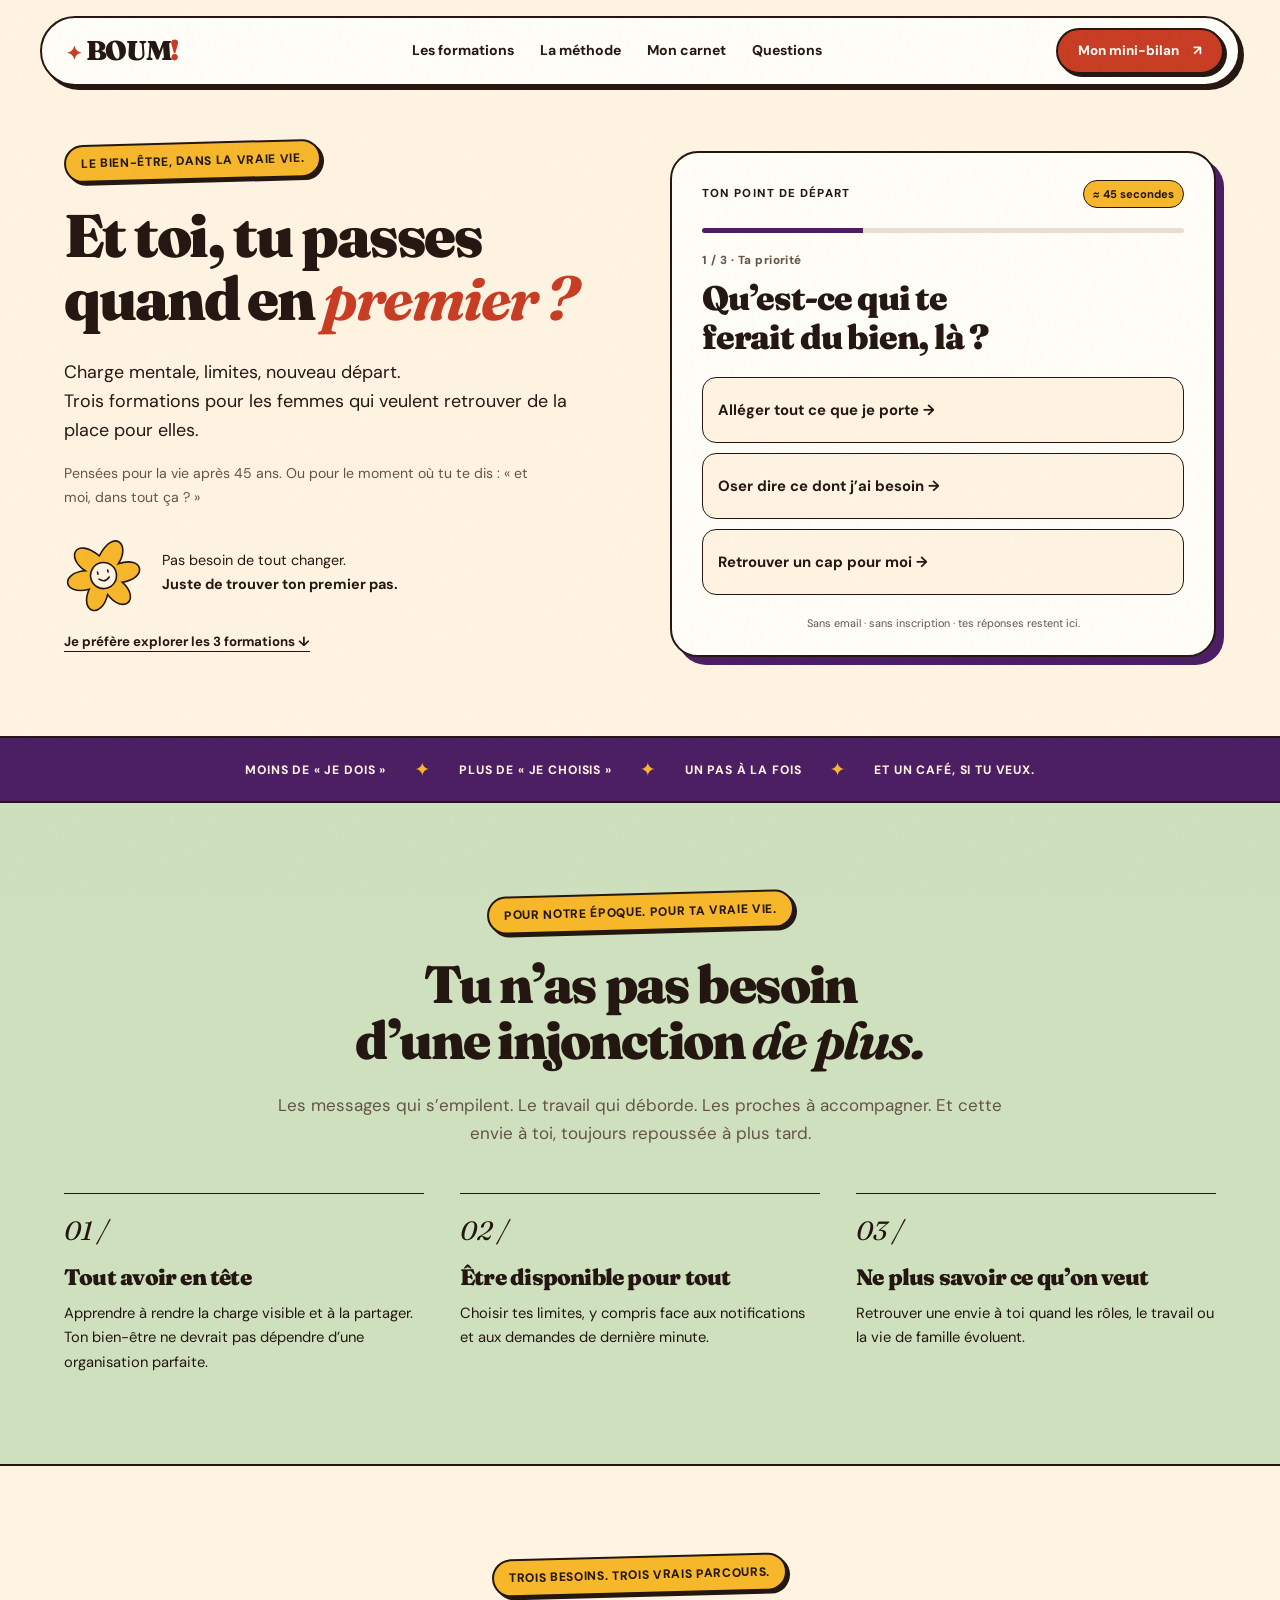
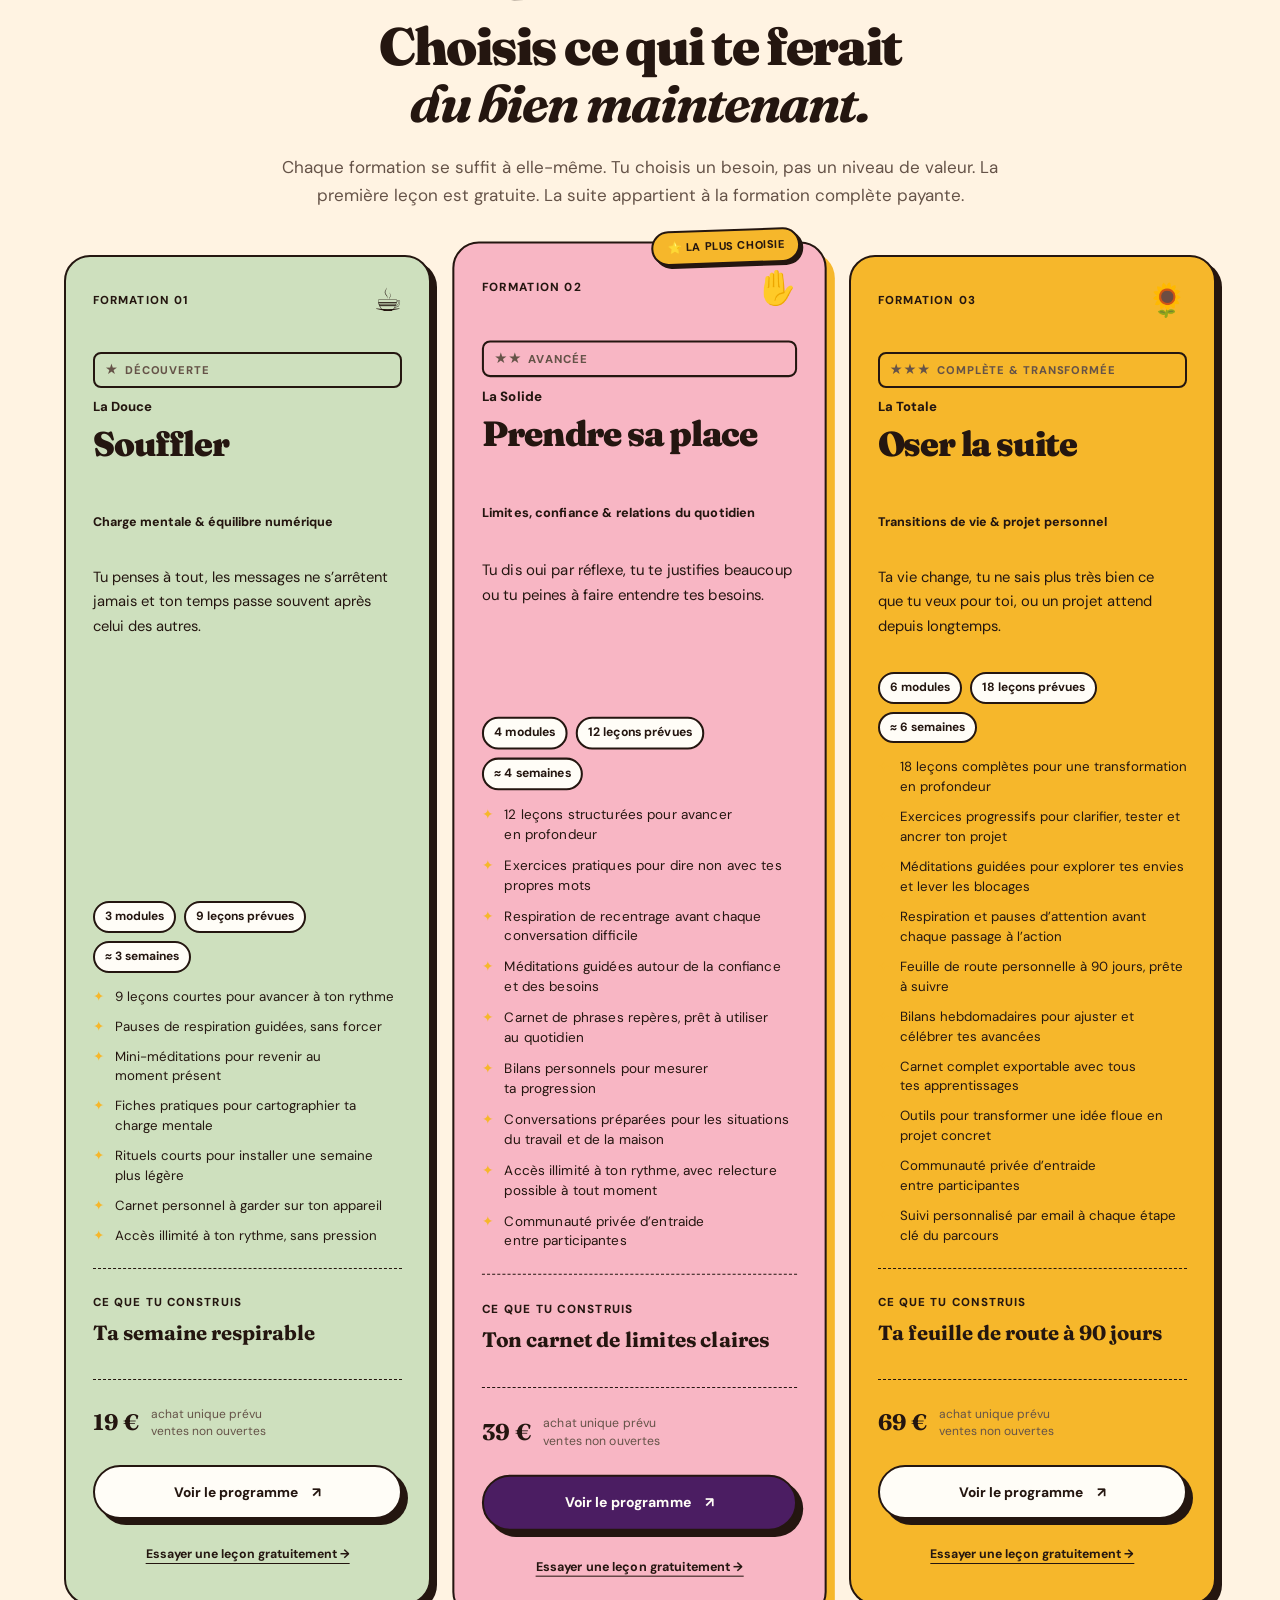
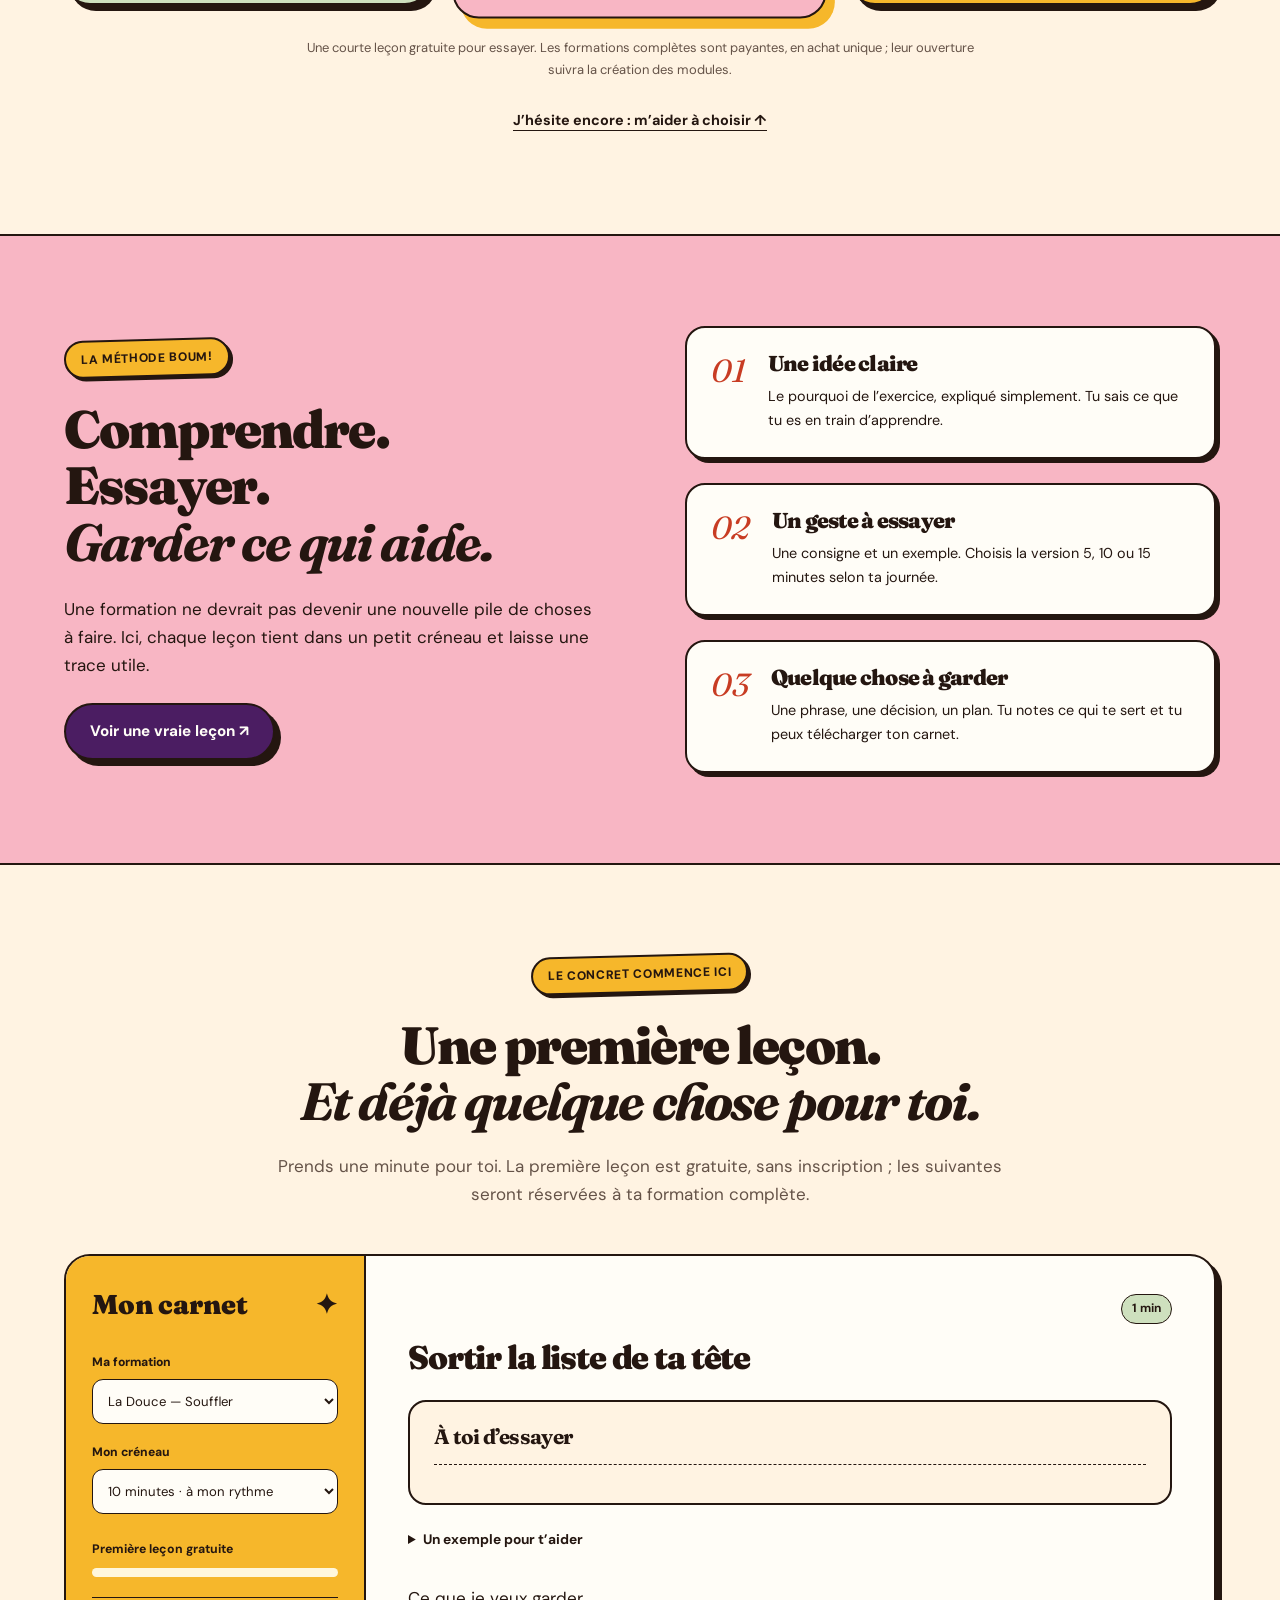
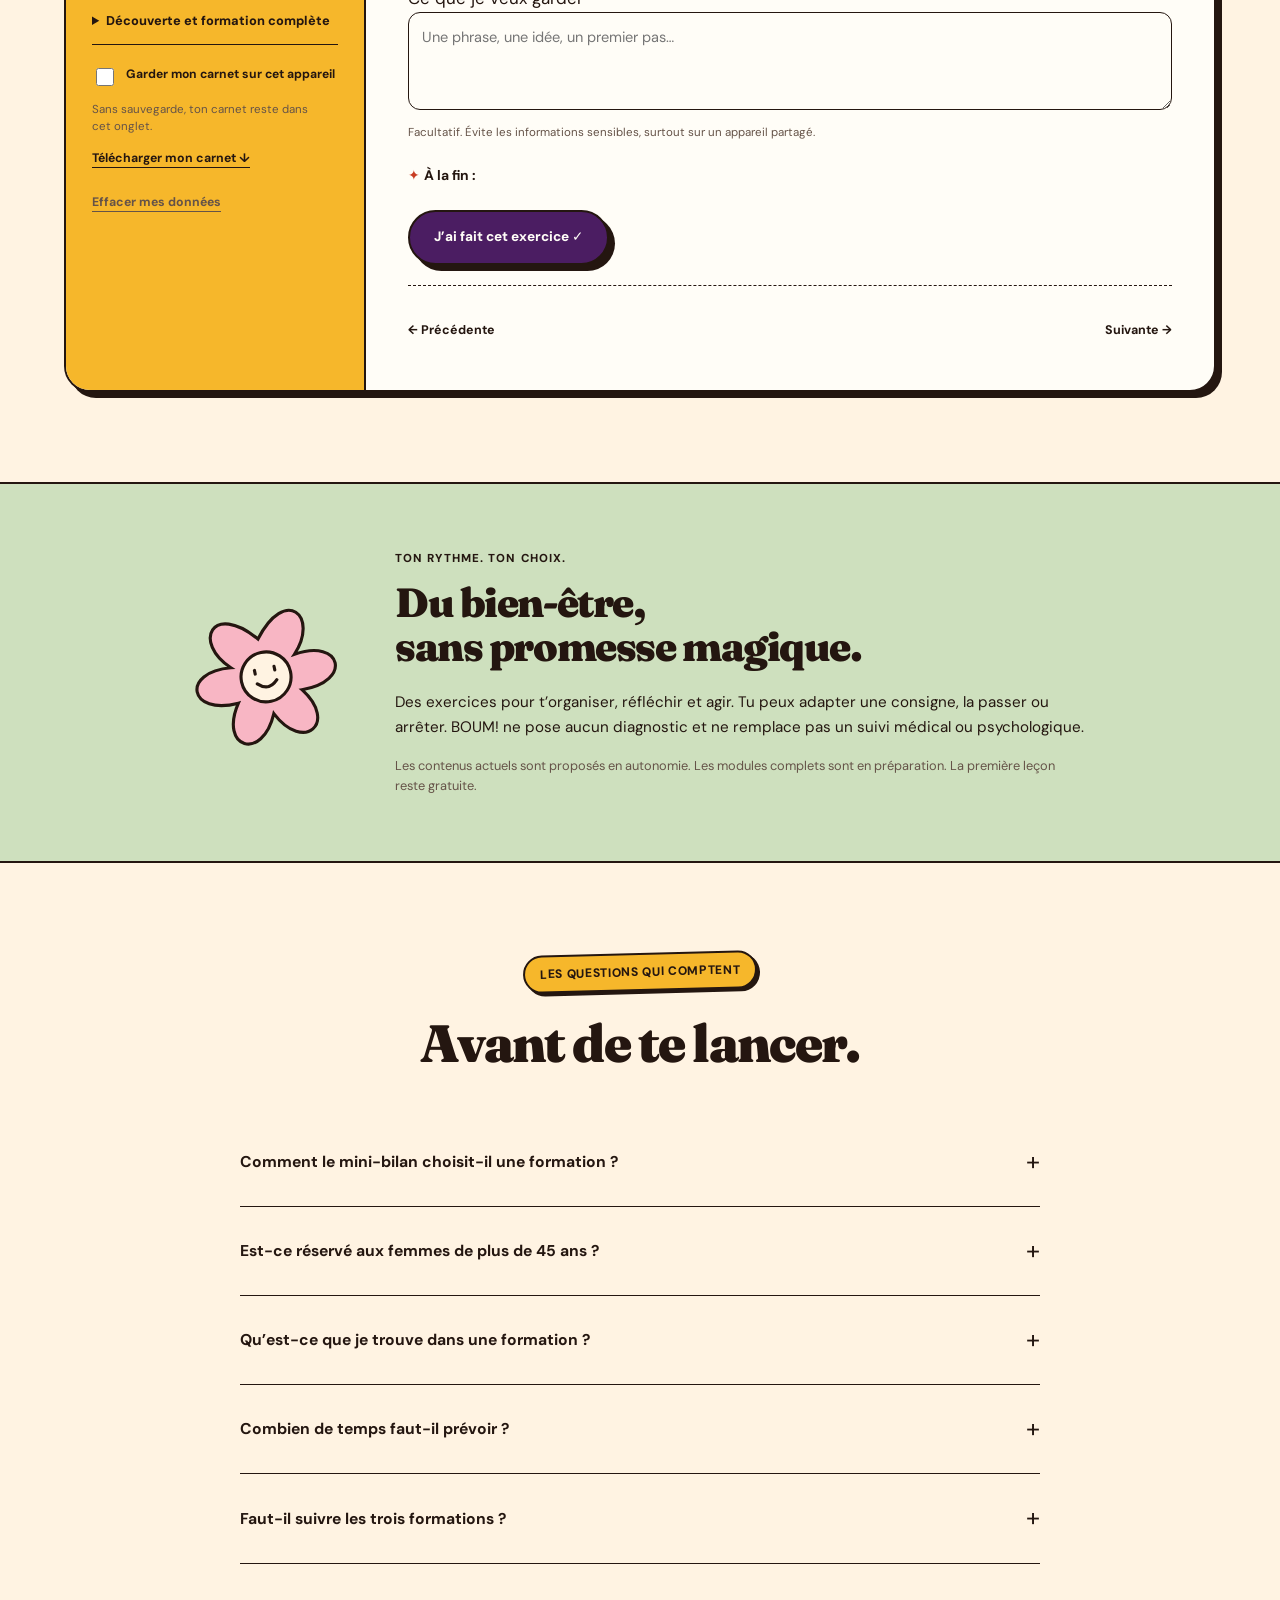
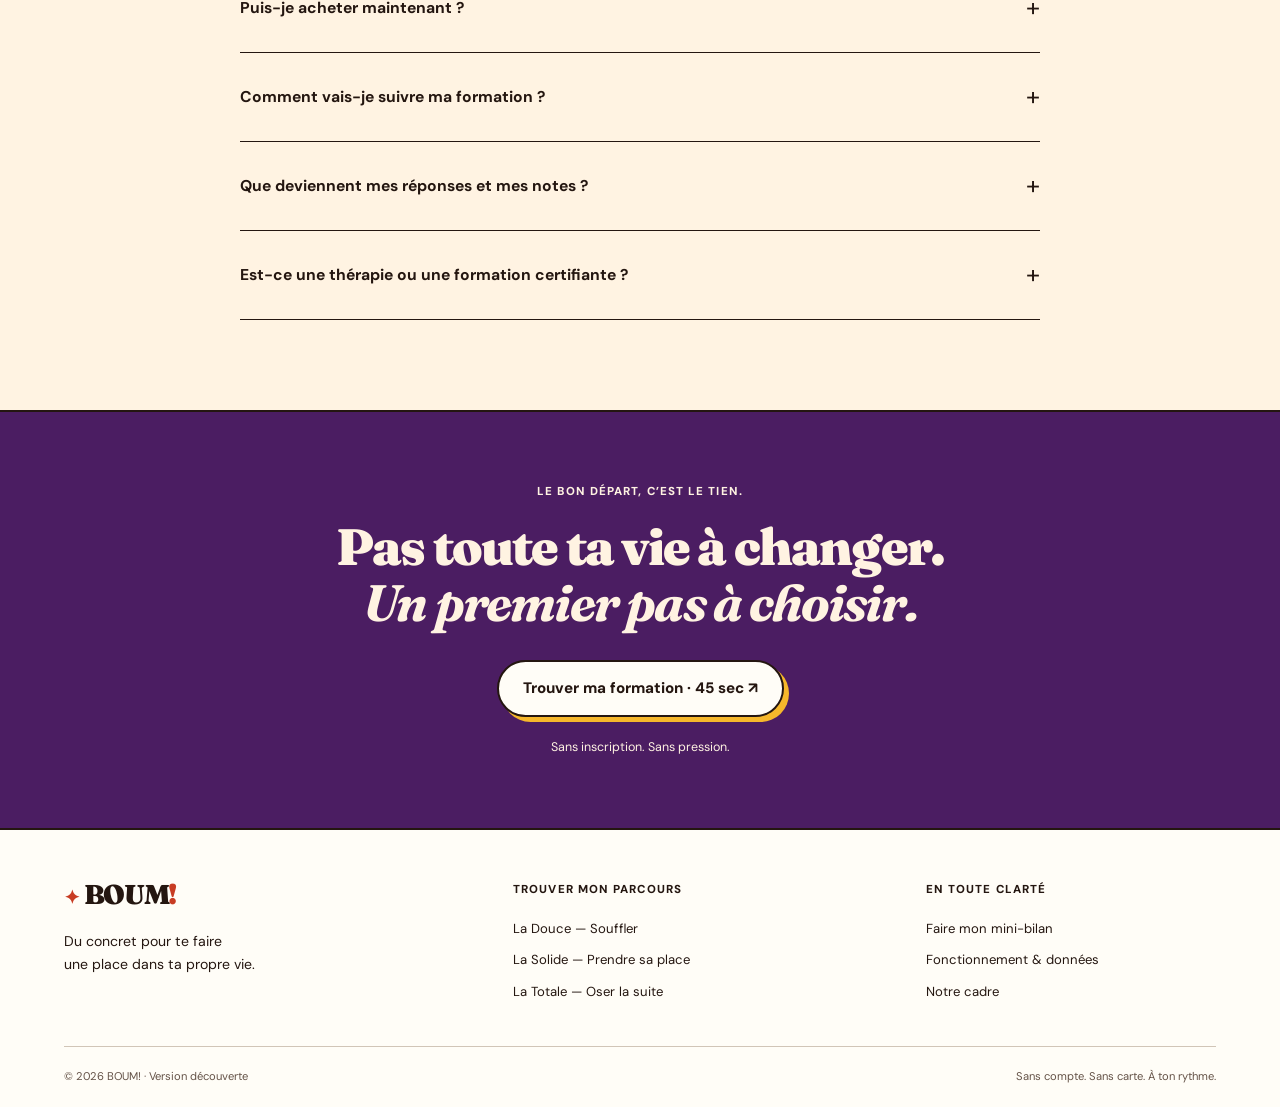
==== index.html @ 67c640f1 "feat: avantages progressifs par formule, suppression de l'audio, design amélioré - Suppression compl" ====
<!doctype html>
<html lang="fr"><head><meta charset="utf-8"><meta name="viewport" content="width=device-width, initial-scale=1">
<title>BOUM! — 3 formations bien-être pour femmes</title><meta name="description" content="Charge mentale, confiance, nouveau départ : trouve ta formation bien-être avec le mini-bilan BOUM!. Des leçons concrètes, à ton rythme. Découverte gratuite."><link rel="canonical" href="https://samirneo.github.io/MAMA/">
<meta name="theme-color" content="#FFF3E2"><meta name="robots" content="index,follow,max-image-preview:large">
<meta property="og:type" content="website"><meta property="og:locale" content="fr_FR"><meta property="og:site_name" content="BOUM!"><meta property="og:title" content="BOUM! — 3 formations bien-être pour femmes"><meta property="og:description" content="Charge mentale, confiance, nouveau départ : trouve ta formation bien-être avec le mini-bilan BOUM!. Des leçons concrètes, à ton rythme. Découverte gratuite."><meta property="og:url" content="https://samirneo.github.io/MAMA/"><meta property="og:image" content="https://samirneo.github.io/MAMA/assets/boum-partage.png"><meta property="og:image:width" content="1200"><meta property="og:image:height" content="630"><meta property="og:image:alt" content="BOUM! — Souffler, prendre sa place, oser la suite.">
<meta name="twitter:card" content="summary_large_image"><meta name="twitter:title" content="BOUM! — 3 formations bien-être pour femmes"><meta name="twitter:description" content="Charge mentale, confiance, nouveau départ : trouve ta formation bien-être avec le mini-bilan BOUM!. Des leçons concrètes, à ton rythme. Découverte gratuite."><meta name="twitter:image" content="https://samirneo.github.io/MAMA/assets/boum-partage.png">
<link rel="icon" href="assets/favicon.svg" type="image/svg+xml"><link rel="preconnect" href="https://fonts.googleapis.com"><link rel="preconnect" href="https://fonts.gstatic.com" crossorigin>
<link href="https://fonts.googleapis.com/css2?family=Fraunces:ital,opsz,wght@0,9..144,500;0,9..144,700;0,9..144,900;1,9..144,700;1,9..144,900&family=DM+Sans:wght@400;500;600;700;800&display=swap" rel="stylesheet">
<link rel="stylesheet" href="site.css"><script type="application/ld+json">{"@context":"https://schema.org","@graph":[{"@type":"WebSite","name":"BOUM!","url":"https://samirneo.github.io/MAMA/","inLanguage":"fr-FR"},{"@type":"ItemList","name":"Formations bien-être BOUM!","itemListElement":[{"@type":"ListItem","position":1,"item":{"@type":"Course","@id":"https://samirneo.github.io/MAMA/formations/souffler-charge-mentale/#formation","name":"La Douce — Souffler","description":"Rendre visible ce qui te pèse, alléger les sollicitations et retrouver une place dans ton propre agenda.","url":"https://samirneo.github.io/MAMA/formations/souffler-charge-mentale/","inLanguage":"fr-FR","provider":{"@type":"Organization","name":"BOUM!","url":"https://samirneo.github.io/MAMA/"},"educationalLevel":"Débutant","teaches":"Repartir avec une carte de ta charge mentale, une règle numérique et une semaine plus respirable.","hasCourseInstance":{"@type":"CourseInstance","courseMode":"online","inLanguage":"fr-FR"}}},{"@type":"ListItem","position":2,"item":{"@type":"Course","@id":"https://samirneo.github.io/MAMA/formations/confiance-limites/#formation","name":"La Solide — Prendre sa place","description":"Clarifier tes besoins, formuler un non et préparer des conversations plus claires, à la maison comme au travail.","url":"https://samirneo.github.io/MAMA/formations/confiance-limites/","inLanguage":"fr-FR","provider":{"@type":"Organization","name":"BOUM!","url":"https://samirneo.github.io/MAMA/"},"educationalLevel":"Débutant","teaches":"Repartir avec tes phrases repères, une conversation préparée et des limites que tu peux tenir.","hasCourseInstance":{"@type":"CourseInstance","courseMode":"online","inLanguage":"fr-FR"}}},{"@type":"ListItem","position":3,"item":{"@type":"Course","@id":"https://samirneo.github.io/MAMA/formations/nouveau-cap-projet-personnel/#formation","name":"La Totale — Oser la suite","description":"Faire de la place à tes envies et transformer un « un jour » en une petite expérience, puis en un cap concret.","url":"https://samirneo.github.io/MAMA/formations/nouveau-cap-projet-personnel/","inLanguage":"fr-FR","provider":{"@type":"Organization","name":"BOUM!","url":"https://samirneo.github.io/MAMA/"},"educationalLevel":"Débutant","teaches":"Repartir avec un projet clarifié, un premier essai et une feuille de route personnelle à 90 jours.","hasCourseInstance":{"@type":"CourseInstance","courseMode":"online","inLanguage":"fr-FR"}}}]}]}</script>
<script src="formations.js" defer></script><script src="programme-core.js" defer></script><script src="script.js" defer></script><script src="programme.js" defer></script></head><body><div class="sun-cursor" id="sunCursor" aria-hidden="true">☀</div><a class="skip" href="#contenu">Aller au contenu</a><header class="nav" id="nav"><div class="nav__inner"><a class="logo" href="./" aria-label="BOUM! — accueil"><span aria-hidden="true">✦</span> BOUM<span>!</span></a><nav id="navLinks" class="nav__links" aria-label="Navigation principale"><a href="#formules">Les formations</a><a href="#methode">La méthode</a><a href="#programme">Mon carnet</a><a href="#faq">Questions</a></nav><a class="btn btn--small nav__cta" href="#bilan">Mon mini-bilan <span aria-hidden="true">↗</span></a><button class="burger" id="burger" aria-label="Ouvrir le menu" aria-expanded="false" aria-controls="navLinks"><span></span><span></span></button></div></header><main id="contenu">
<section class="hero" id="top"><div class="wrap hero__grid"><div class="hero__copy"><p class="eyebrow">Le bien-être, dans la vraie vie.</p><h1>Et toi, tu passes<br> quand en <em>premier&nbsp;?</em></h1><p class="hero__lead">Charge mentale, limites, nouveau départ.<br> Trois formations pour les femmes qui veulent retrouver de la place pour elles.</p><p class="hero__audience">Pensées pour la vie après 45 ans. Ou pour le moment où tu te dis&nbsp;: «&nbsp;et moi, dans tout ça&nbsp;?&nbsp;»</p><div class="hero__note"><svg class="flower" viewBox="0 0 120 120" fill="none" aria-hidden="true"><path d="M60 33C30-4 8 25 34 51C-6 46-7 82 34 80C11 112 43 130 60 94C77 130 109 112 86 80C127 82 126 46 86 51C112 25 90-4 60 33Z" fill="currentColor" stroke="#241610" stroke-width="2.5"/><circle cx="60" cy="64" r="20" fill="#FFF3E2" stroke="#241610" stroke-width="2.5"/><path d="M52 68Q60 76 68 68M52 57v3m16-3v3" stroke="#241610" stroke-width="2.5" stroke-linecap="round"/></svg><span>Pas besoin de tout changer.<br><strong>Juste de trouver ton premier pas.</strong></span></div><a class="text-link hero__browse" href="#formules">Je préfère explorer les 3 formations ↓</a></div>
<section class="finder" id="bilan" aria-labelledby="finderTitle"><div class="finder__top"><span class="label">Ton point de départ</span><span class="finder__badge">≈ 45 secondes</span></div><div class="finder__progress" aria-hidden="true"><span id="finderBar"></span></div><div id="finderQuestions"><p class="finder__count" id="finderCount">1 / 3 · Ta priorité</p><h2 id="finderTitle" tabindex="-1">Qu’est-ce qui te ferait du bien, là&nbsp;?</h2><div class="finder__answers" id="finderAnswers"><a href="formations/souffler-charge-mentale/">Alléger tout ce que je porte →</a><a href="formations/confiance-limites/">Oser dire ce dont j’ai besoin →</a><a href="formations/nouveau-cap-projet-personnel/">Retrouver un cap pour moi →</a></div><button type="button" class="finder__back" id="finderBack" hidden>← Revenir à ma réponse</button></div><div id="finderResult" hidden><p class="finder__count">Ton point de départ conseillé</p><h2 id="resultTitle" tabindex="-1"></h2><p id="resultReason"></p><div class="finder__first"><span class="label">À essayer dès aujourd’hui</span><p id="resultAction"></p></div><p id="resultPace" class="small"></p><button type="button" class="btn btn--dark" id="resultStart">Ouvrir ma première leçon →</button><a id="resultDetail" class="text-link" href="#formules">Découvrir le programme complet</a><button type="button" class="finder__back" id="finderRestart">↺ Refaire mon mini-bilan</button></div><p class="finder__privacy">Sans email · sans inscription · tes réponses restent ici.</p><p id="finderStatus" class="sr-only" role="status"></p></section></div></section>
<div class="ticker" aria-hidden="true"><span>MOINS DE « JE DOIS »</span><b>✦</b><span>PLUS DE « JE CHOISIS »</span><b>✦</b><span>UN PAS À LA FOIS</span><b>✦</b><span>ET UN CAFÉ, SI TU VEUX.</span></div>
<section class="section reality" id="manifeste"><div class="wrap"><div class="section-heading"><p class="eyebrow">Pour notre époque. Pour ta vraie vie.</p><h2>Tu n’as pas besoin<br>d’une injonction <em>de plus.</em></h2><p>Les messages qui s’empilent. Le travail qui déborde. Les proches à accompagner. Et cette envie à toi, toujours repoussée à plus tard.</p></div><div class="reality__grid"><article><span aria-hidden="true">01 /</span><h3>Tout avoir en tête</h3><p>Apprendre à rendre la charge visible et à la partager. Ton bien-être ne devrait pas dépendre d’une organisation parfaite.</p></article><article><span aria-hidden="true">02 /</span><h3>Être disponible pour tout</h3><p>Choisir tes limites, y compris face aux notifications et aux demandes de dernière minute.</p></article><article><span aria-hidden="true">03 /</span><h3>Ne plus savoir ce qu’on veut</h3><p>Retrouver une envie à toi quand les rôles, le travail ou la vie de famille évoluent.</p></article></div></div></section>
<section class="section formations" id="formules"><div class="wrap"><div class="section-heading"><p class="eyebrow">Trois besoins. Trois vrais parcours.</p><h2>Choisis ce qui te ferait<br><em>du bien maintenant.</em></h2><p>Chaque formation se suffit à elle-même. Tu choisis un besoin, pas un niveau de valeur. La première leçon est gratuite. La suite appartient à la formation complète payante.</p></div><div class="course-grid"><article class="course-card course-card--sage" id="formule-douce"><div class="course-card__top"><span class="label">FORMATION 01</span><span class="course-card__symbol" aria-hidden="true">☕</span></div><div class="course-card__tier course-card__tier--1"><span aria-hidden="true">★</span> Découverte</div><p class="course-card__name">La Douce</p><h3>Souffler</h3><p class="course-card__topic">Charge mentale & équilibre numérique</p><p>Tu penses à tout, les messages ne s’arrêtent jamais et ton temps passe souvent après celui des autres.</p><ul class="course-card__facts"><li>3 modules</li><li>9 leçons prévues</li><li>≈ 3 semaines</li></ul><ul class="course-card__benefits"><li>9 leçons courtes pour avancer à ton rythme</li><li>Pauses de respiration guidées, sans forcer</li><li>Mini-méditations pour revenir au moment présent</li><li>Fiches pratiques pour cartographier ta charge mentale</li><li>Rituels courts pour installer une semaine plus légère</li><li>Carnet personnel à garder sur ton appareil</li><li>Accès illimité à ton rythme, sans pression</li></ul><div class="course-card__outcome"><span class="label">Ce que tu construis</span><strong>Ta semaine respirable</strong></div><p class="course-card__price"><strong>19 €</strong> <span>achat unique prévu<br>ventes non ouvertes</span></p><a class="btn btn--paper" href="formations/souffler-charge-mentale/">Voir le programme <span aria-hidden="true">↗</span></a><button type="button" class="text-link" data-course-start="douce">Essayer une leçon gratuitement →</button></article><article class="course-card course-card--pink course-card--popular" id="formule-solide"><div class="course-card__badge">⭐ La plus choisie</div><div class="course-card__top"><span class="label">FORMATION 02</span><span class="course-card__symbol" aria-hidden="true">✋</span></div><div class="course-card__tier course-card__tier--2"><span aria-hidden="true">★★</span> Avancée</div><p class="course-card__name">La Solide</p><h3>Prendre sa place</h3><p class="course-card__topic">Limites, confiance & relations du quotidien</p><p>Tu dis oui par réflexe, tu te justifies beaucoup ou tu peines à faire entendre tes besoins.</p><ul class="course-card__facts"><li>4 modules</li><li>12 leçons prévues</li><li>≈ 4 semaines</li></ul><ul class="course-card__benefits"><li>12 leçons structurées pour avancer en profondeur</li><li>Exercices pratiques pour dire non avec tes propres mots</li><li>Respiration de recentrage avant chaque conversation difficile</li><li>Méditations guidées autour de la confiance et des besoins</li><li>Carnet de phrases repères, prêt à utiliser au quotidien</li><li>Bilans personnels pour mesurer ta progression</li><li>Conversations préparées pour les situations du travail et de la maison</li><li>Accès illimité à ton rythme, avec relecture possible à tout moment</li><li>Communauté privée d’entraide entre participantes</li></ul><div class="course-card__outcome"><span class="label">Ce que tu construis</span><strong>Ton carnet de limites claires</strong></div><p class="course-card__price"><strong>39 €</strong> <span>achat unique prévu<br>ventes non ouvertes</span></p><a class="btn btn--dark" href="formations/confiance-limites/">Voir le programme <span aria-hidden="true">↗</span></a><button type="button" class="text-link" data-course-start="solide">Essayer une leçon gratuitement →</button></article><article class="course-card course-card--mustard" id="formule-totale"><div class="course-card__top"><span class="label">FORMATION 03</span><span class="course-card__symbol" aria-hidden="true">🌻</span></div><div class="course-card__tier course-card__tier--3"><span aria-hidden="true">★★★</span> Complète & Transformée</div><p class="course-card__name">La Totale</p><h3>Oser la suite</h3><p class="course-card__topic">Transitions de vie & projet personnel</p><p>Ta vie change, tu ne sais plus très bien ce que tu veux pour toi, ou un projet attend depuis longtemps.</p><ul class="course-card__facts"><li>6 modules</li><li>18 leçons prévues</li><li>≈ 6 semaines</li></ul><ul class="course-card__benefits"><li>18 leçons complètes pour une transformation en profondeur</li><li>Exercices progressifs pour clarifier, tester et ancrer ton projet</li><li>Méditations guidées pour explorer tes envies et lever les blocages</li><li>Respiration et pauses d’attention avant chaque passage à l’action</li><li>Feuille de route personnelle à 90 jours, prête à suivre</li><li>Bilans hebdomadaires pour ajuster et célébrer tes avancées</li><li>Carnet complet exportable avec tous tes apprentissages</li><li>Outils pour transformer une idée floue en projet concret</li><li>Communauté privée d’entraide entre participantes</li><li>Suivi personnalisé par email à chaque étape clé du parcours</li></ul><div class="course-card__outcome"><span class="label">Ce que tu construis</span><strong>Ta feuille de route à 90 jours</strong></div><p class="course-card__price"><strong>69 €</strong> <span>achat unique prévu<br>ventes non ouvertes</span></p><a class="btn btn--paper" href="formations/nouveau-cap-projet-personnel/">Voir le programme <span aria-hidden="true">↗</span></a><button type="button" class="text-link" data-course-start="totale">Essayer une leçon gratuitement →</button></article></div><p class="section-note">Une courte leçon gratuite pour essayer. Les formations complètes sont payantes, en achat unique ; leur ouverture suivra la création des modules.</p><a class="text-link centered" href="#bilan">J’hésite encore : m’aider à choisir ↑</a></div></section>
<section class="section method" id="methode"><div class="wrap method__grid"><div><p class="eyebrow">La méthode BOUM!</p><h2>Comprendre.<br> Essayer.<br> <em>Garder ce qui aide.</em></h2><p>Une formation ne devrait pas devenir une nouvelle pile de choses à faire. Ici, chaque leçon tient dans un petit créneau et laisse une trace utile.</p><a class="btn btn--dark" href="#programme">Voir une vraie leçon ↗</a></div><ol class="method__steps"><li><span>01</span><div><h3>Une idée claire</h3><p>Le pourquoi de l’exercice, expliqué simplement. Tu sais ce que tu es en train d’apprendre.</p></div></li><li><span>02</span><div><h3>Un geste à essayer</h3><p>Une consigne et un exemple. Choisis la version 5, 10 ou 15 minutes selon ta journée.</p></div></li><li><span>03</span><div><h3>Quelque chose à garder</h3><p>Une phrase, une décision, un plan. Tu notes ce qui te sert et tu peux télécharger ton carnet.</p></div></li></ol></div></section>
<section class="section studio" id="programme"><div class="wrap"><div class="section-heading"><p class="eyebrow">Le concret commence ici</p><h2>Une première leçon.<br><em>Et déjà quelque chose pour toi.</em></h2><p>Prends une minute pour toi. La première leçon est gratuite, sans inscription ; les suivantes seront réservées à ta formation complète.</p></div><div class="studio__shell"><aside class="studio__sidebar"><div class="studio__brand">Mon carnet <span aria-hidden="true">✦</span></div><label for="courseSelect">Ma formation</label><select id="courseSelect"><option value="douce">La Douce — Souffler</option><option value="solide">La Solide — Prendre sa place</option><option value="totale">La Totale — Oser la suite</option></select><label for="paceSelect">Mon créneau</label><select id="paceSelect"><option value="5">5 minutes · l’essentiel</option><option value="10" selected>10 minutes · à mon rythme</option><option value="15">15 minutes · j’approfondis</option></select><div class="studio__progress"><span id="lessonProgressText">Première leçon gratuite</span><progress id="lessonProgress" value="0" max="9" aria-label="Leçons terminées"></progress></div><details class="curriculum"><summary>Découverte et formation complète</summary><ol id="lessonList"></ol></details><label class="check-label"><input type="checkbox" id="remember"> Garder mon carnet sur cet appareil</label><p id="storageStatus" class="small">Sans sauvegarde, ton carnet reste dans cet onglet.</p><button type="button" id="exportNotebook" class="text-link">Télécharger mon carnet ↓</button><button type="button" id="resetNotebook" class="text-link text-link--muted">Effacer mes données</button></aside><article class="lesson" aria-labelledby="lessonTitle"><div class="lesson__head"><p id="lessonKicker" class="label"></p><span id="lessonDuration" class="pill">1 min</span></div><div id="previewContent"><h3 id="lessonTitle" tabindex="-1">Sortir la liste de ta tête</h3><p id="lessonIdea"></p><div class="lesson__exercise"><h4>À toi d’essayer</h4><p id="lessonAction"></p><p id="lessonPace" class="lesson__pace"></p></div><details class="lesson__example"><summary>Un exemple pour t’aider</summary><p id="lessonExample"></p></details><label for="lessonNote">Ce que je veux garder</label><textarea id="lessonNote" rows="3" maxlength="1200" placeholder="Une phrase, une idée, un premier pas…" aria-describedby="notePrivacy"></textarea><p id="notePrivacy" class="small">Facultatif. Évite les informations sensibles, surtout sur un appareil partagé.</p><p class="lesson__output"><span aria-hidden="true">✦</span> <strong>À la fin :</strong> <span id="lessonOutput"></span></p><div class="lesson__controls"><button type="button" class="btn btn--dark" id="completeLesson">J’ai fait cet exercice ✓</button></div></div><div id="lessonPaywall" class="lesson__paywall" hidden><span aria-hidden="true" class="paywall-icon">✦</span><p class="label">La suite de ton parcours</p><h3 id="paywallTitle" tabindex="-1">Un peu plus loin,<br>un peu plus pour toi.</h3><p>Les prochaines leçons font partie de la formation complète payante.</p><ul id="paywallBenefits"></ul><button type="button" id="paywallBuy" class="btn btn--dark">Voir ma formation complète →</button><p class="small">Les modules sont en préparation. Le paiement ouvrira lorsqu’ils seront prêts.</p></div><nav class="lesson__pagination" aria-label="Navigation des leçons"><button type="button" id="previousLesson">← Précédente</button><span id="lessonPosition"></span><button type="button" id="nextLesson">Suivante →</button></nav><div id="courseFinished" class="lesson__finished" hidden><h4>Ta première pause est faite.</h4><p>Tu peux garder cette note. Pour aller plus loin, découvre les avantages de ta formation complète.</p></div><p id="notebookStatus" role="status" class="small"></p></article></div><noscript><p class="section-note">Active JavaScript pour utiliser le mini-bilan et le carnet. Les programmes détaillés restent lisibles depuis les pages des formations.</p></noscript></div></section>
<section class="section framework" id="cadre"><div class="wrap framework__box"><div class="framework__flower"><svg class="flower" viewBox="0 0 120 120" fill="none" aria-hidden="true"><path d="M60 33C30-4 8 25 34 51C-6 46-7 82 34 80C11 112 43 130 60 94C77 130 109 112 86 80C127 82 126 46 86 51C112 25 90-4 60 33Z" fill="currentColor" stroke="#241610" stroke-width="2.5"/><circle cx="60" cy="64" r="20" fill="#FFF3E2" stroke="#241610" stroke-width="2.5"/><path d="M52 68Q60 76 68 68M52 57v3m16-3v3" stroke="#241610" stroke-width="2.5" stroke-linecap="round"/></svg></div><div><p class="label">Ton rythme. Ton choix.</p><h2>Du bien-être,<br>sans promesse magique.</h2><p>Des exercices pour t’organiser, réfléchir et agir. Tu peux adapter une consigne, la passer ou arrêter. BOUM! ne pose aucun diagnostic et ne remplace pas un suivi médical ou psychologique.</p><p class="small">Les contenus actuels sont proposés en autonomie. Les modules complets sont en préparation. La première leçon reste gratuite.</p></div></div></section>
<section class="section faq" id="faq"><div class="wrap wrap--narrow"><div class="section-heading"><p class="eyebrow">Les questions qui comptent</p><h2>Avant de te lancer.</h2></div><details class="faq__item"><summary>Comment le mini-bilan choisit-il une formation ?<span aria-hidden="true">+</span></summary><p>Ta priorité détermine le parcours : alléger la charge, poser tes limites ou avancer sur un nouveau projet. Tes deux autres réponses adaptent le conseil de départ et le temps proposé. Le tarif ne participe pas à la recommandation. Ce bilan d’orientation n’est pas un test médical ou psychologique.</p></details><details class="faq__item"><summary>Est-ce réservé aux femmes de plus de 45 ans ?<span aria-hidden="true">+</span></summary><p>Les exemples ont été pensés notamment pour cette période : responsabilités qui s’accumulent, enfants qui grandissent, proches à accompagner, envie d’un nouveau chapitre. Tu peux suivre un parcours plus tôt ou plus tard si son objectif correspond à ta situation.</p></details><details class="faq__item"><summary>Qu’est-ce que je trouve dans une formation ?<span aria-hidden="true">+</span></summary><p>Une première leçon courte est gratuite. La suite sera payante et comprendra des exercices, des pauses de respiration, des méditations guidées et un carnet personnel. Les modules complets seront créés pour l’ouverture des formations.</p></details><details class="faq__item"><summary>Combien de temps faut-il prévoir ?<span aria-hidden="true">+</span></summary><p>Choisis 5, 10 ou 15 minutes par séance. Les rythmes de 3, 4 et 6 semaines sont des repères, à raison de trois leçons par semaine. Tu peux faire une pause, revenir sur une leçon ou avancer plus lentement.</p></details><details class="faq__item"><summary>Faut-il suivre les trois formations ?<span aria-hidden="true">+</span></summary><p>Non. Chaque formation répond à un besoin différent et fonctionne seule. La Totale explore plus longuement un projet personnel ; elle ne remplace pas les deux autres et n’est pas automatiquement le meilleur choix.</p></details><details class="faq__item"><summary>Puis-je acheter maintenant ?<span aria-hidden="true">+</span></summary><p>Pas encore. La première leçon est gratuite ; la suite est réservée à la formation complète payante. Les modules sont en préparation et le paiement ouvrira lorsqu’ils seront prêts. Aucun montant n’est encaissé aujourd’hui.</p></details><details class="faq__item"><summary>Comment vais-je suivre ma formation ?<span aria-hidden="true">+</span></summary><p>En autonomie, à ton rythme, avec des leçons courtes, des exercices guidés et ton carnet. La découverte est disponible maintenant ; le contenu complet des modules sera proposé à l’ouverture de chaque formation.</p></details><details class="faq__item"><summary>Que deviennent mes réponses et mes notes ?<span aria-hidden="true">+</span></summary><p>Le bilan reste dans cet onglet. La sauvegarde du carnet sur cet appareil est facultative. Tes notes restent sur cet appareil si tu choisis la sauvegarde. Tu peux les exporter ou les effacer. Sur un appareil partagé, garde la sauvegarde désactivée.</p></details><details class="faq__item"><summary>Est-ce une thérapie ou une formation certifiante ?<span aria-hidden="true">+</span></summary><p>Non. BOUM! propose des exercices d’organisation personnelle et de réflexion ; aucun diplôme, certification ou résultat de santé n’est promis. Ces formations ne remplacent pas un accompagnement médical ou psychologique. Si une situation te met en danger ou nécessite un soin, adresse-toi à une aide humaine qualifiée.</p></details></div></section>
<section class="closing"><div class="wrap"><p class="label">Le bon départ, c’est le tien.</p><h2>Pas toute ta vie à changer.<br><em>Un premier pas à choisir.</em></h2><a href="#bilan" class="btn btn--paper">Trouver ma formation · 45 sec ↗</a><p>Sans inscription. Sans pression.</p></div></section></main><footer class="footer"><div class="wrap footer__grid"><div><a class="logo" href="./"><span aria-hidden="true">✦</span> BOUM<span>!</span></a><p>Du concret pour te faire<br>une place dans ta propre vie.</p></div><nav aria-label="Formations"><p class="label">Trouver mon parcours</p><a href="formations/souffler-charge-mentale/">La Douce — Souffler</a><a href="formations/confiance-limites/">La Solide — Prendre sa place</a><a href="formations/nouveau-cap-projet-personnel/">La Totale — Oser la suite</a></nav><nav aria-label="Informations"><p class="label">En toute clarté</p><a href="#bilan">Faire mon mini-bilan</a><a href="#faq">Fonctionnement & données</a><a href="#cadre">Notre cadre</a></nav></div><div class="wrap footer__bottom"><p>© 2026 BOUM! · Version découverte</p><p>Sans compte. Sans carte. À ton rythme.</p></div></footer></body></html>
---- site.css ----
:root{--cream:#fff3e2;--paper:#fffdf7;--ink:#241610;--soft:#655348;--tomato:#c83c23;--mustard:#f6b72b;--plum:#4b1d62;--sage:#cee0be;--pink:#f8b6c4;--sky:#bddcec;--line:2px solid var(--ink);--shadow:6px 6px 0 var(--ink);--font:"DM Sans",system-ui,sans-serif;--display:"Fraunces",Georgia,serif}
*{box-sizing:border-box}html{scroll-behavior:smooth;scroll-padding-top:110px;overflow-x:clip}body{margin:0;background:var(--cream);color:var(--ink);font-family:var(--font);font-size:17px;line-height:1.65;-webkit-font-smoothing:antialiased}body::after{content:"";position:fixed;inset:0;pointer-events:none;z-index:200;opacity:.15;background-image:url("data:image/svg+xml,%3Csvg xmlns='http://www.w3.org/2000/svg' width='140' height='140'%3E%3Cfilter id='n'%3E%3CfeTurbulence type='fractalNoise' baseFrequency='.9' numOctaves='2' stitchTiles='stitch'/%3E%3C/filter%3E%3Cpath fill='%23000' opacity='.15' filter='url(%23n)' d='M0 0h140v140H0z'/%3E%3C/svg%3E")}[hidden]{display:none!important}a{color:inherit}button,input,select,textarea{font:inherit}button,a,input,select,textarea{-webkit-tap-highlight-color:transparent}button{cursor:pointer}button:disabled{cursor:default;opacity:.45}button:focus-visible,a:focus-visible,input:focus-visible,select:focus-visible,textarea:focus-visible,summary:focus-visible{outline:3px solid var(--plum);outline-offset:5px}h1,h2,h3,h4,p{margin:0}h1,h2,h3,h4{font-family:var(--display);line-height:1.08;letter-spacing:-.035em;text-wrap:balance}h1,h2,h3{font-weight:900}p,li{ text-wrap:pretty}p+p{margin-top:16px}ul,ol{padding:0;margin:0}h2{font-size:clamp(2rem,4.1vw,3.35rem)}h3{font-size:1.55rem}h4{font-size:1.3rem}em{font-weight:700}::selection{background:var(--mustard);color:var(--ink)}.wrap{width:min(1160px,90%);margin-inline:auto}.wrap--narrow{max-width:800px}.section{padding:90px 0}.section-heading{max-width:760px;margin:0 auto 46px;text-align:center}.section-heading>p:last-child{margin:22px auto 0;max-width:65ch;color:var(--soft)}.eyebrow{display:inline-block;font-size:.76rem;letter-spacing:.055em;text-transform:uppercase;font-weight:800;padding:7px 15px;border:var(--line);border-radius:100px;background:var(--mustard);box-shadow:3px 3px 0 var(--ink);transform:rotate(-1.5deg);margin-bottom:24px}.label{font-size:.72rem;font-weight:800;letter-spacing:.095em;text-transform:uppercase}.small{font-size:.82rem;color:var(--soft);line-height:1.55}.text-link{font:inherit;font-weight:700;font-size:.9rem;border:0;background:transparent;padding:9px 0;min-height:44px;text-decoration:underline;text-underline-offset:5px;color:var(--ink);display:inline-block;text-align:left}.text-link:hover{color:var(--tomato)}.text-link--muted{font-size:.8rem;color:var(--soft)}.centered{display:block;width:fit-content;margin:20px auto 0}.btn{display:inline-flex;align-items:center;justify-content:center;gap:14px;min-height:48px;border:var(--line);border-radius:100px;padding:14px 24px;font-weight:800;font-size:.95rem;text-decoration:none;text-align:center;background:var(--tomato);color:var(--paper);box-shadow:var(--shadow);transition:transform .16s ease,box-shadow .16s ease,background .16s ease}.btn:hover{transform:translate(-1px,-2px);box-shadow:7px 8px 0 var(--ink)}.btn:active{scale:.96}.btn--dark{background:var(--plum);color:var(--paper)}.btn--paper{background:var(--paper);color:var(--ink)}.btn--small{padding:10px 20px;min-height:44px;font-size:.84rem;box-shadow:3px 3px 0 var(--ink)}.skip{position:fixed;left:20px;top:-100px;background:var(--paper);padding:12px 20px;z-index:500}.skip:focus{top:12px}.sr-only{position:absolute;width:1px;height:1px;padding:0;margin:-1px;overflow:hidden;clip-path:inset(50%);white-space:nowrap;border:0}.logo{display:inline-flex;align-items:baseline;white-space:nowrap;font-family:var(--display);font-weight:900;font-size:1.7rem;letter-spacing:-.05em;text-decoration:none;line-height:1.1}.logo span{color:var(--tomato)}.logo span:first-child{margin-right:5px;font-size:1.2rem}
/* Navigation: une présence discrète, un accès direct au bilan. */
.nav{position:fixed;top:16px;left:0;right:0;z-index:100;pointer-events:none}.nav__inner{width:min(1200px,94%);margin:auto;display:flex;align-items:center;justify-content:space-between;gap:24px;padding:10px 14px 10px 24px;background:var(--paper);border:var(--line);border-radius:100px;box-shadow:4px 4px 0 var(--ink);pointer-events:auto}.nav__links{display:flex;gap:26px;align-items:center}.nav__links a{font-size:.88rem;text-decoration:none;font-weight:700;padding:8px 0}.nav__links a:hover{text-decoration:underline;text-underline-offset:5px}.burger{display:none}
/* Accueil et mini-bilan : le premier geste est visible sans chercher. */
.hero{padding:142px 0 70px}.hero__grid{display:grid;grid-template-columns:1fr 1fr;gap:60px;align-items:center}.hero__copy h1{font-size:clamp(2.8rem,4.7vw,4.35rem);line-height:1.05}.hero__copy h1 em{color:var(--tomato);position:relative}.hero__lead{font-size:1.12rem;line-height:1.6;margin-top:28px;max-width:46ch}.hero__audience{font-size:.88rem;color:var(--soft);max-width:48ch;margin-top:18px}.hero__note{display:flex;align-items:center;gap:20px;font-size:.9rem;margin:25px 0 10px}.flower{display:block;width:78px;height:78px;flex-shrink:0;color:var(--mustard)}.hero__note .flower{transform:rotate(-12deg)}.hero__browse{font-size:.83rem}.finder{background:var(--paper);border:var(--line);border-radius:28px;padding:27px 30px 22px;box-shadow:8px 8px 0 var(--plum);min-width:0;scroll-margin-top:110px}.finder__top{display:flex;justify-content:space-between;align-items:center;gap:10px}.finder__badge{font-size:.7rem;font-weight:800;background:var(--mustard);border:1.5px solid var(--ink);padding:4px 9px;border-radius:100px;white-space:nowrap}.finder__progress{height:5px;border-radius:20px;background:#e8dfd2;margin:20px 0 18px;overflow:hidden}.finder__progress span{display:block;height:100%;width:33.33%;background:var(--plum);transition:width .18s ease}.finder__count{font-size:.73rem;font-weight:800;letter-spacing:.04em;color:var(--soft);margin-bottom:9px}.finder h2{font-size:clamp(1.65rem,2.65vw,2.15rem);line-height:1.15;margin-bottom:20px}.finder__answers{display:grid;gap:10px}.finder__answers button,.finder__answers a{display:flex;align-items:center;gap:12px;width:100%;background:var(--cream);border:1.5px solid var(--ink);border-radius:14px;padding:14px 15px;min-height:66px;color:var(--ink);font-size:.93rem;font-weight:700;text-align:left;text-decoration:none;transition:background .15s ease,transform .15s ease}.finder__answers button:hover,.finder__answers a:hover{background:var(--mustard);transform:translateX(3px)}.finder__answers .answer-icon{font-size:1.3rem;flex:0 0 30px;text-align:center}.finder__answers .answer-arrow{margin-left:auto;font-size:1.2rem;font-weight:400}.finder__back{border:0;background:transparent;color:var(--soft);font-size:.8rem;text-decoration:underline;text-underline-offset:4px;min-height:44px;padding:10px 0;margin-top:8px}.finder__privacy{font-size:.68rem;text-align:center;color:var(--soft);margin-top:20px}.finder__first{background:var(--sage);border:1.5px solid var(--ink);border-radius:16px;padding:16px;margin:18px 0 12px}.finder__first p{font-size:.9rem;margin-top:8px}.finder #resultReason{font-size:.91rem}.finder #resultStart{width:100%;margin:18px 0 8px}.finder #resultDetail{display:block;text-align:center;font-size:.82rem}.finder #finderRestart{display:block;margin:4px auto 0}.ticker{display:flex;justify-content:center;gap:28px;align-items:center;padding:16px 10px;background:var(--plum);color:var(--cream);border-block:var(--line);font-size:.76rem;font-weight:800;letter-spacing:.07em;overflow:hidden;white-space:nowrap}.ticker b{color:var(--mustard);font-size:1.2rem}
/* Contenu éditorial et cartes des formations. */
.reality{background:var(--sage);border-bottom:var(--line)}.reality__grid{display:grid;grid-template-columns:repeat(3,1fr);gap:36px}.reality__grid article{border-top:1.5px solid var(--ink);padding-top:20px}.reality__grid article>span{font:italic 1.65rem var(--display);display:block;margin-bottom:18px}.reality__grid h3{font-size:1.4rem;margin-bottom:12px}.reality__grid p{font-size:.92rem}.course-grid{display:grid;grid-template-columns:repeat(3,minmax(0,1fr));gap:25px;align-items:stretch}.course-card{display:flex;flex-direction:column;border:var(--line);border-radius:26px;box-shadow:var(--shadow);padding:27px;min-width:0;position:relative}.course-card--sage{background:var(--sage)}.course-card--pink{background:var(--pink)}.course-card--mustard{background:var(--mustard)}.course-card__top{display:flex;align-items:center;justify-content:space-between;margin-bottom:22px}.course-card__symbol{font-size:2rem;line-height:1}.course-card__name{font-size:.82rem;font-weight:800;margin-bottom:7px}.course-card h3{font-size:2.15rem;min-height:2.2em}.course-card__topic{font-size:.78rem;font-weight:800;line-height:1.5;min-height:3em;margin:12px 0 15px}.course-card>p:not([class]){font-size:.92rem;margin:0 0 20px;flex:1}.course-card__facts{display:flex;flex-wrap:wrap;gap:7px;list-style:none;margin:0 0 23px}.course-card__facts li{border:1px solid var(--ink);border-radius:100px;background:#ffffff52;padding:4px 8px;font-size:.7rem;font-weight:700}.course-card__outcome{border-top:1.5px dashed var(--ink);border-bottom:1.5px dashed var(--ink);padding:17px 0;min-height:112px;margin-top:auto}.course-card__outcome strong{font-family:var(--display);font-size:1.28rem;line-height:1.2;display:block;margin-top:7px}.course-card__price{display:flex;gap:12px;align-items:center;margin:24px 0}.course-card__price strong{font-family:var(--display);font-size:2.25rem;line-height:1;font-variant-numeric:tabular-nums;white-space:nowrap}.course-card__price span{font-size:.69rem;line-height:1.45}.course-card>.btn{padding-inline:16px;font-size:.86rem}.course-card>.text-link{font-size:.77rem;text-align:center;margin-top:13px;line-height:1.5}.section-note{font-size:.81rem;color:var(--soft);text-align:center;max-width:700px;margin:32px auto 0}.method{background:var(--pink);border-block:var(--line)}.method__grid{display:grid;grid-template-columns:1fr 1fr;gap:90px;align-items:center}.method__grid>div>p:not(.eyebrow){margin:24px 0;max-width:44ch}.method__steps{list-style:none;display:grid;gap:24px}.method__steps li{display:flex;gap:22px;padding:24px;background:var(--paper);border:var(--line);border-radius:20px;box-shadow:4px 4px 0 var(--ink)}.method__steps li>span{font-family:var(--display);font-style:italic;font-size:2rem;color:var(--tomato);line-height:1.2}.method__steps h3{font-size:1.35rem}.method__steps p{font-size:.9rem;margin-top:10px}
/* Carnet de formation. */
.studio__shell{border:var(--line);border-radius:26px;box-shadow:var(--shadow);display:grid;grid-template-columns:300px 1fr;background:var(--paper);overflow:hidden}.studio__sidebar{background:var(--mustard);padding:26px;border-right:var(--line);min-width:0}.studio__brand{font-family:var(--display);font-size:1.7rem;font-weight:900;display:flex;justify-content:space-between;margin-bottom:25px}.studio__sidebar label:not(.check-label){display:block;font-weight:800;font-size:.76rem;margin:18px 0 7px}select{display:block;width:100%;padding:12px 30px 12px 11px;background:var(--paper);border:1.5px solid var(--ink);border-radius:11px;font-size:.82rem;color:var(--ink);min-height:45px}.studio__progress{margin:25px 0 20px;font-size:.77rem;font-weight:700;font-variant-numeric:tabular-nums}progress{display:block;appearance:none;height:9px;width:100%;border:0;border-radius:20px;overflow:hidden;background:#fff7dc;margin-top:9px}progress::-webkit-progress-bar{background:#fff7dc}progress::-webkit-progress-value{background:var(--plum)}progress::-moz-progress-bar{background:var(--plum)}.curriculum{border-block:1.5px solid var(--ink);margin-bottom:20px}.curriculum summary{padding:12px 0;cursor:pointer;font-size:.8rem;font-weight:800}.curriculum ol{list-style:none;padding-bottom:10px;display:grid;gap:4px}.curriculum button{border:0;background:transparent;border-radius:6px;display:block;width:100%;padding:9px 7px;text-align:left;font-size:.77rem;line-height:1.4;color:var(--ink);min-height:44px}.curriculum button[aria-current="step"]{background:var(--paper);font-weight:800}.curriculum button:hover{background:#ffffff65}.check-label{display:flex;gap:9px;font-size:.76rem;font-weight:700;line-height:1.5;cursor:pointer}.check-label input{width:18px;height:18px;accent-color:var(--plum);flex-shrink:0}.studio__sidebar .small{font-size:.72rem;margin-top:12px}.studio__sidebar>.text-link{display:block;font-size:.77rem}.lesson{padding:38px 42px;min-width:0}.lesson__head{display:flex;justify-content:space-between;gap:16px;align-items:center;margin-bottom:16px}.lesson__head .label{font-size:.7rem}.pill{border:1px solid var(--ink);background:var(--sage);padding:4px 10px;border-radius:100px;font-size:.75rem;font-weight:700;white-space:nowrap;font-variant-numeric:tabular-nums}.lesson h3{font-size:2.05rem;margin-bottom:20px}.lesson>p{font-size:.95rem}.lesson__exercise{background:var(--cream);border:var(--line);border-radius:18px;padding:24px;margin:25px 0 15px}.lesson__exercise h4{margin-bottom:12px}.lesson__exercise p{font-size:.94rem}.lesson__pace{font-weight:700;font-size:.83rem!important;color:var(--plum);border-top:1px dashed var(--ink);padding-top:14px;margin-top:15px}.lesson__example{margin-bottom:20px}.lesson__example summary{cursor:pointer;font-size:.86rem;font-weight:700;padding:8px 0;min-height:44px}.lesson__example p{font-size:.87rem;padding:12px 16px;background:var(--sage);border-radius:10px}.lesson>label{font-size:.85rem;font-weight:800;display:block;margin-bottom:8px}textarea{width:100%;border:1.5px solid var(--ink);border-radius:12px;padding:13px;resize:vertical;font-size:.91rem;line-height:1.6;background:var(--paper);color:var(--ink)}.lesson #notePrivacy{font-size:.72rem;margin-top:6px}.lesson__output{margin-top:22px;font-size:.87rem!important}.lesson__output>span:first-child{color:var(--tomato)}.lesson__controls{display:flex;gap:22px;align-items:center;flex-wrap:wrap;margin-top:24px}.lesson__controls .btn{font-size:.85rem}.lesson__controls .text-link{font-size:.8rem}.lesson__pagination{display:flex;justify-content:space-between;align-items:center;gap:12px;padding-top:22px;margin-top:20px;border-top:1.5px dashed var(--ink);font-size:.78rem;font-weight:700;font-variant-numeric:tabular-nums}.lesson__pagination button{background:transparent;border:none;padding:8px 0;min-height:44px;font-size:inherit;font-weight:inherit;color:inherit}.lesson__pagination button:hover:not(:disabled){text-decoration:underline;text-underline-offset:4px}.lesson__finished{padding:22px;background:var(--sage);border:var(--line);border-radius:18px;margin-top:20px}.lesson__finished p{font-size:.86rem;margin-top:12px}.lesson #audioStatus:empty,.lesson #notebookStatus:empty{display:none}.lesson #audioStatus,.lesson #notebookStatus{margin-top:14px;font-size:.77rem}
/* Cadre, FAQ et pied de page. */
.framework{background:var(--sage);border-block:var(--line);padding:65px 0}.framework__box{display:grid;grid-template-columns:150px 1fr;gap:55px;align-items:center;max-width:900px}.framework__flower .flower{width:150px;height:150px;color:var(--pink);rotate:-12deg}.framework h2{font-size:2.55rem;margin:12px 0 22px}.framework__box>div>p:not(.label){font-size:.95rem}.framework__box .small{font-size:.8rem!important}.faq__item{border-bottom:1.5px solid var(--ink)}.faq__item summary{list-style:none;cursor:pointer;display:flex;align-items:center;justify-content:space-between;gap:20px;font-weight:700;padding:23px 0;font-size:.98rem}.faq__item summary::-webkit-details-marker{display:none}.faq__item summary span{font-size:1.6rem;font-weight:400;flex-shrink:0}.faq__item[open] summary span{rotate:45deg}.faq__item p{font-size:.92rem;color:var(--soft);padding:0 36px 24px 0}.closing{background:var(--plum);color:var(--cream);text-align:center;padding:70px 0;border-block:var(--line)}.closing h2{margin:18px 0 30px;font-size:clamp(2rem,4vw,3.4rem)}.closing .btn{box-shadow:5px 5px 0 var(--mustard)}.closing>div>p:last-child{font-size:.78rem;margin-top:20px}.closing :focus-visible{outline-color:var(--mustard)}.footer{background:var(--paper);padding:50px 0 22px}.footer__grid{display:grid;grid-template-columns:1.1fr 1fr .8fr;gap:50px}.footer__grid>div>p{font-size:.88rem;margin-top:18px}.footer nav a{display:block;font-size:.82rem;text-decoration:none;padding:5px 0}.footer nav a:hover{text-decoration:underline}.footer nav .label{margin-bottom:14px}.footer__bottom{display:flex;justify-content:space-between;gap:20px;font-size:.7rem;color:var(--soft);border-top:1px solid #d1c5b7;margin-top:38px;padding-top:20px}.footer__bottom p+p{margin:0}
/* Pages des formations, indexables sans JavaScript. */
.course-hero{padding:120px 0 65px;border-bottom:var(--line)}.course-hero--sage{background:var(--sage)}.course-hero--pink{background:var(--pink)}.course-hero--mustard{background:var(--mustard)}.breadcrumb{display:flex;flex-wrap:wrap;gap:10px;font-size:.75rem;margin-bottom:35px}.breadcrumb a{text-underline-offset:3px}.course-hero__grid{display:grid;grid-template-columns:1.2fr .8fr;gap:80px;align-items:center}.course-hero h1{font-size:clamp(3.3rem,6vw,5.4rem);line-height:1.05}.course-hero h1 em{color:var(--tomato)}.course-hero__lead{font-size:1.2rem;margin:24px 0;max-width:45ch}.course-hero .course-card__facts{margin-bottom:28px}.course-hero .small{margin-top:20px}.course-promise{padding:30px;border:var(--line);border-radius:24px;background:var(--paper);box-shadow:var(--shadow);transform:rotate(1.5deg)}.course-promise__emoji{display:block;font-size:3rem;margin-bottom:14px}.course-promise h2{font-size:2rem;margin:10px 0 18px}.course-promise>p:not(.label):not(.course-card__price){font-size:.94rem}.course-promise .course-card__price{margin-bottom:0;padding-top:20px;border-top:1px dashed var(--ink)}.course-detail-grid{display:grid;grid-template-columns:1fr 1fr;gap:70px;align-items:center}.course-detail-grid h2{margin-bottom:25px}.course-detail-grid p{font-size:.97rem}.course-detail-grid .small{font-size:.8rem}.paper-note{background:var(--paper);padding:30px;border:var(--line);border-radius:18px;box-shadow:var(--shadow)}.paper-note>.label{margin-bottom:14px}.paper-note h3{margin-bottom:20px}.paper-note .btn{margin-top:25px}.syllabus{background:var(--sage);border-block:var(--line)}.module{background:var(--paper);border:var(--line);border-radius:22px;padding:28px;margin-top:24px;box-shadow:4px 4px 0 var(--ink)}.module h3{font-size:1.65rem;margin:10px 0 15px}.module>p:not(.label){font-size:.92rem}.module ol{padding-left:22px;margin-top:22px}.module li{padding:10px 0 10px 7px;font-size:.9rem}.module li span{display:block;font-size:.82rem;color:var(--soft)}.other-grid{display:grid;grid-template-columns:1fr 1fr;gap:26px}.other-card{display:block;padding:30px;border:var(--line);border-radius:22px;box-shadow:var(--shadow);background:var(--paper);text-decoration:none}.other-card h3{margin:12px 0}.other-card p:not(.label){font-size:.92rem}.other-card:hover{background:var(--pink)}.not-found{width:min(640px,90%);margin:100px auto}.not-found h1{font-size:3rem;margin:40px 0 20px}.not-found .btn{margin-top:30px}
@media(min-width:1400px){.hero{padding-top:155px;padding-bottom:85px}.hero__grid{gap:75px}}
@media(max-width:1050px){.nav__links{gap:16px}.nav__links a{font-size:.78rem}.hero__grid{gap:30px}.finder{padding:24px}.hero__copy h1{font-size:3.15rem}.course-card{padding:22px}.course-card h3{font-size:1.85rem}.course-card__facts{gap:5px}.course-card__facts li{font-size:.65rem}.method__grid{gap:45px}.studio__shell{grid-template-columns:260px 1fr}.studio__sidebar{padding:22px}.lesson{padding:30px}.course-hero__grid{gap:40px}}
@media(max-width:800px){.section{padding:65px 0}.nav{top:10px}.nav__inner{padding:10px 12px 10px 20px}.nav__cta{margin-left:auto}.burger{display:grid;place-content:center;gap:6px;width:43px;height:43px;flex-shrink:0;border:var(--line);border-radius:50%;background:var(--mustard)}.burger span{height:2px;width:17px;background:var(--ink)}.burger[aria-expanded="true"] span:first-child{transform:translateY(4px) rotate(45deg)}.burger[aria-expanded="true"] span:last-child{transform:translateY(-4px) rotate(-45deg)}.nav__links{position:absolute;left:3%;right:3%;top:76px;background:var(--paper);border:var(--line);border-radius:20px;box-shadow:var(--shadow);padding:16px;display:none}.nav__links.is-open{display:flex;flex-direction:column;align-items:stretch;gap:0}.nav__links a{font-size:1rem;padding:12px}.hero{padding:112px 0 48px}.hero__grid{grid-template-columns:1fr;gap:25px}.hero__copy{max-width:620px}.hero__copy h1{font-size:3.35rem}.hero__copy h1 br{display:none}.hero__copy .eyebrow{margin-bottom:18px}.hero__lead{font-size:1rem;margin-top:16px}.hero__audience,.hero__note,.hero__browse{display:none}.finder{width:100%;max-width:620px;margin:auto}.finder h2{font-size:1.9rem}.hero__copy{margin:auto;width:100%}.ticker{justify-content:flex-start;font-size:.69rem;gap:22px}.reality__grid{gap:25px}.course-grid{grid-template-columns:1fr;max-width:590px;margin:auto;gap:25px}.course-card{padding:28px}.course-card h3{font-size:2.5rem;min-height:0}.course-card__topic{min-height:0;font-size:.86rem}.course-card>p:not([class]){font-size:1rem}.course-card__facts li{font-size:.77rem;padding:5px 10px}.course-card__outcome{min-height:0}.course-card>.btn{font-size:.95rem}.course-card>.text-link{font-size:.85rem}.method__grid{grid-template-columns:1fr;gap:35px}.method__grid h2 br{display:none}.method__grid>div>p:not(.eyebrow){max-width:100%}.studio__shell{grid-template-columns:1fr}.studio__sidebar{border-right:0;border-bottom:var(--line);display:grid;grid-template-columns:1fr 1fr;gap:0 20px}.studio__brand,.studio__progress,.curriculum,.check-label,#storageStatus{grid-column:1/-1}.studio__sidebar label[for="courseSelect"]{grid-column:1;grid-row:2}.studio__sidebar label[for="paceSelect"]{grid-column:2;grid-row:2}.studio__sidebar #courseSelect{grid-column:1;grid-row:3}.studio__sidebar #paceSelect{grid-column:2;grid-row:3}.studio__brand{margin-bottom:0}.studio__progress{margin:20px 0 15px}.studio__sidebar>.text-link{margin-top:8px}.framework__box{grid-template-columns:90px 1fr;gap:30px}.framework__flower .flower{width:90px;height:90px}.framework h2{font-size:2.2rem}.footer__grid{gap:25px}.course-hero__grid,.course-detail-grid{gap:30px;grid-template-columns:1fr}.course-hero h1{font-size:3.7rem}.course-promise{transform:none}.course-detail-grid>div>p{max-width:65ch}.course-hero{padding-top:105px}}

/* ===== Amélioration des cards : hiérarchie visuelle des avantages ===== */
.course-card{position:relative;transition:transform .2s ease,box-shadow .2s ease}
.course-card:hover{transform:translateY(-4px);box-shadow:10px 12px 0 var(--ink)}
.course-card--popular{box-shadow:8px 10px 0 var(--mustard);transform:scale(1.02)}
.course-card--popular:hover{transform:translateY(-4px) scale(1.02);box-shadow:10px 12px 0 var(--mustard)}
.course-card__badge{position:absolute;top:-14px;right:24px;background:var(--mustard);color:var(--ink);font-size:.68rem;font-weight:800;letter-spacing:.04em;text-transform:uppercase;padding:6px 14px;border:var(--line);border-radius:100px;box-shadow:3px 3px 0 var(--ink);transform:rotate(-2deg);z-index:2}
.course-card__tier{display:inline-flex;align-items:center;gap:6px;font-size:.7rem;font-weight:800;letter-spacing:.08em;text-transform:uppercase;color:var(--soft);margin:14px 0 8px;padding:4px 10px;border:var(--line);border-radius:8px;background:var(--paper)}
.course-card__tier--1{background:var(--sage)}
.course-card__tier--2{background:var(--pink)}
.course-card__tier--3{background:var(--mustard)}
.course-card__tier span{font-size:.9rem}
.course-card__benefits{list-style:none;display:grid;gap:8px;margin:0 0 22px;font-size:.83rem;line-height:1.5}
.course-card__benefits li{position:relative;padding-left:24px}
.course-card__benefits li::before{content:"✦";position:absolute;left:0;top:0;color:var(--mustard);font-size:.85rem}
.course-card__price strong{font-size:1.4rem}
.course-card__price span{display:block;font-size:.75rem;color:var(--soft);margin-top:2px}
.course-card__facts{list-style:none;display:flex;gap:8px;flex-wrap:wrap;margin:14px 0}
.course-card__facts li{font-size:.75rem;font-weight:700;padding:4px 10px;background:var(--paper);border:var(--line);border-radius:100px}

/* Paywall amélioré */
.lesson__paywall{padding:32px 25px;background:linear-gradient(135deg,var(--paper) 0%,var(--cream) 100%);border:var(--line);border-radius:20px;margin:15px 0;position:relative;overflow:hidden}
.lesson__paywall::before{content:"";position:absolute;top:-20px;right:-20px;width:80px;height:80px;background:var(--mustard);border-radius:50%;opacity:.2}
.lesson__paywall h3{margin:16px 0;font-size:1.35rem}
.lesson__paywall>p:not(.label){font-size:.94rem}
.lesson__paywall ul{padding-left:20px;margin:22px 0;display:grid;gap:10px;font-size:.9rem}
.lesson__paywall .paywall-icon{font-size:2.3rem;color:var(--tomato)}

/* Nettoyage : supprimer les styles audio orphelins */
.voice-control{display:none!important}
#audioStatus{display:none!important}
#listenLesson{display:none!important}

@media(max-width:520px){html{scroll-padding-top:94px}body{font-size:16px}.wrap{width:90%}.nav__inner{gap:12px}.logo{font-size:1.5rem}.nav__cta{font-size:.72rem;min-height:40px;padding:8px 12px;gap:6px}.hero{padding-top:100px}.hero__grid{gap:22px}.hero__copy h1{font-size:2.55rem}.hero__copy .eyebrow{font-size:.61rem;padding:5px 10px;margin-bottom:15px}.hero__lead{font-size:.92rem;line-height:1.55;margin-top:14px}.hero__lead br{display:none}.finder{padding:19px 18px 14px;border-radius:22px;box-shadow:5px 5px 0 var(--plum)}.finder__top .label{font-size:.6rem}.finder__badge{font-size:.61rem}.finder__progress{margin:15px 0 13px}.finder h2{font-size:1.56rem;margin-bottom:16px}.finder__count{font-size:.65rem}.finder__answers{gap:8px}.finder__answers button,.finder__answers a{min-height:58px;padding:11px 12px;font-size:.82rem;gap:8px;border-radius:12px}.finder__answers .answer-icon{font-size:1.15rem;flex-basis:25px}.finder__privacy{font-size:.59rem;margin-top:15px}.finder #resultStart{font-size:.85rem;padding:13px 14px}.finder #resultReason{font-size:.86rem}.finder__first p{font-size:.84rem}.section-heading{margin-bottom:32px}.section-heading>p:last-child{font-size:.94rem}.reality__grid{grid-template-columns:1fr;gap:25px}.reality__grid article{display:grid;grid-template-columns:42px 1fr;gap:8px 14px}.reality__grid article>span{grid-row:1/3;margin:0}.reality__grid h3{margin:0}.reality__grid p{grid-column:2}.course-card{padding:24px}.course-card h3{font-size:2.3rem}.method__steps li{padding:22px 18px;gap:16px}.method__steps li>span{font-size:1.6rem}.method__steps h3{font-size:1.2rem}.studio__sidebar{padding:22px 18px;gap:0 10px}.studio__sidebar select{font-size:.72rem;padding-left:8px;padding-right:20px}.studio__sidebar label:not(.check-label){font-size:.72rem}.lesson{padding:25px 19px}.lesson h3{font-size:1.72rem}.lesson__head .label{font-size:.59rem}.lesson__head{gap:9px}.lesson__exercise{padding:20px 16px}.lesson__exercise p{font-size:.89rem}.lesson__controls{gap:10px}.lesson__controls .btn{width:100%;font-size:.84rem;padding:13px 18px}.lesson__controls .text-link{margin:auto}.lesson__pagination{font-size:.71rem;gap:8px}.framework__box{grid-template-columns:1fr;gap:18px}.framework__flower .flower{width:75px;height:75px}.framework h2{font-size:2rem}.faq__item summary{font-size:.91rem;padding:20px 0}.faq__item p{font-size:.88rem;padding-right:10px}.footer__grid{grid-template-columns:1fr;gap:28px}.footer__grid>div>p br{display:none}.footer__bottom{flex-direction:column;gap:9px}.closing h2{font-size:2.2rem}.closing .btn{font-size:.86rem;padding:14px 18px}.course-hero h1{font-size:3rem}.course-hero .eyebrow{font-size:.62rem}.course-hero__lead{font-size:1.05rem}.course-promise{padding:24px}.course-promise h2{font-size:1.8rem}.paper-note,.module,.other-card{padding:24px}.other-grid{grid-template-columns:1fr}.module h3{font-size:1.45rem}}
@media(prefers-reduced-motion:reduce){html{scroll-behavior:auto}*,*::before,*::after{animation:none!important;transition:none!important}.btn:active{scale:1}}
.sun-cursor{display:none}
@media(hover:hover) and (pointer:fine){html,body,a,button,summary,select{cursor:url("assets/cursor-soleil.svg") 16 16,auto}}
.course-card__benefits{list-style:none;display:grid;gap:10px;margin:0 0 22px;font-size:.83rem;line-height:1.5}.course-card__benefits li{position:relative;padding-left:22px}.course-card__benefits li::before{content:"✦";position:absolute;left:0;top:0}
.lesson__paywall{padding:32px 25px;background:var(--cream);border:var(--line);border-radius:20px;margin:15px 0}.lesson__paywall h3{margin:16px 0}.lesson__paywall>p:not(.label){font-size:.94rem}.lesson__paywall ul{padding-left:20px;margin:22px 0;display:grid;gap:10px;font-size:.9rem}.lesson__paywall .paywall-icon{font-size:2.3rem;color:var(--tomato)}.lesson__paywall .small{margin-top:18px;font-size:.78rem!important}.locked-label{font-size:.72rem;color:var(--soft)}.voice-control{margin-top:18px;display:flex;align-items:center;gap:12px;font-size:.8rem}.voice-control label{white-space:nowrap}.voice-control select{max-width:300px;font-size:.75rem;min-width:0}
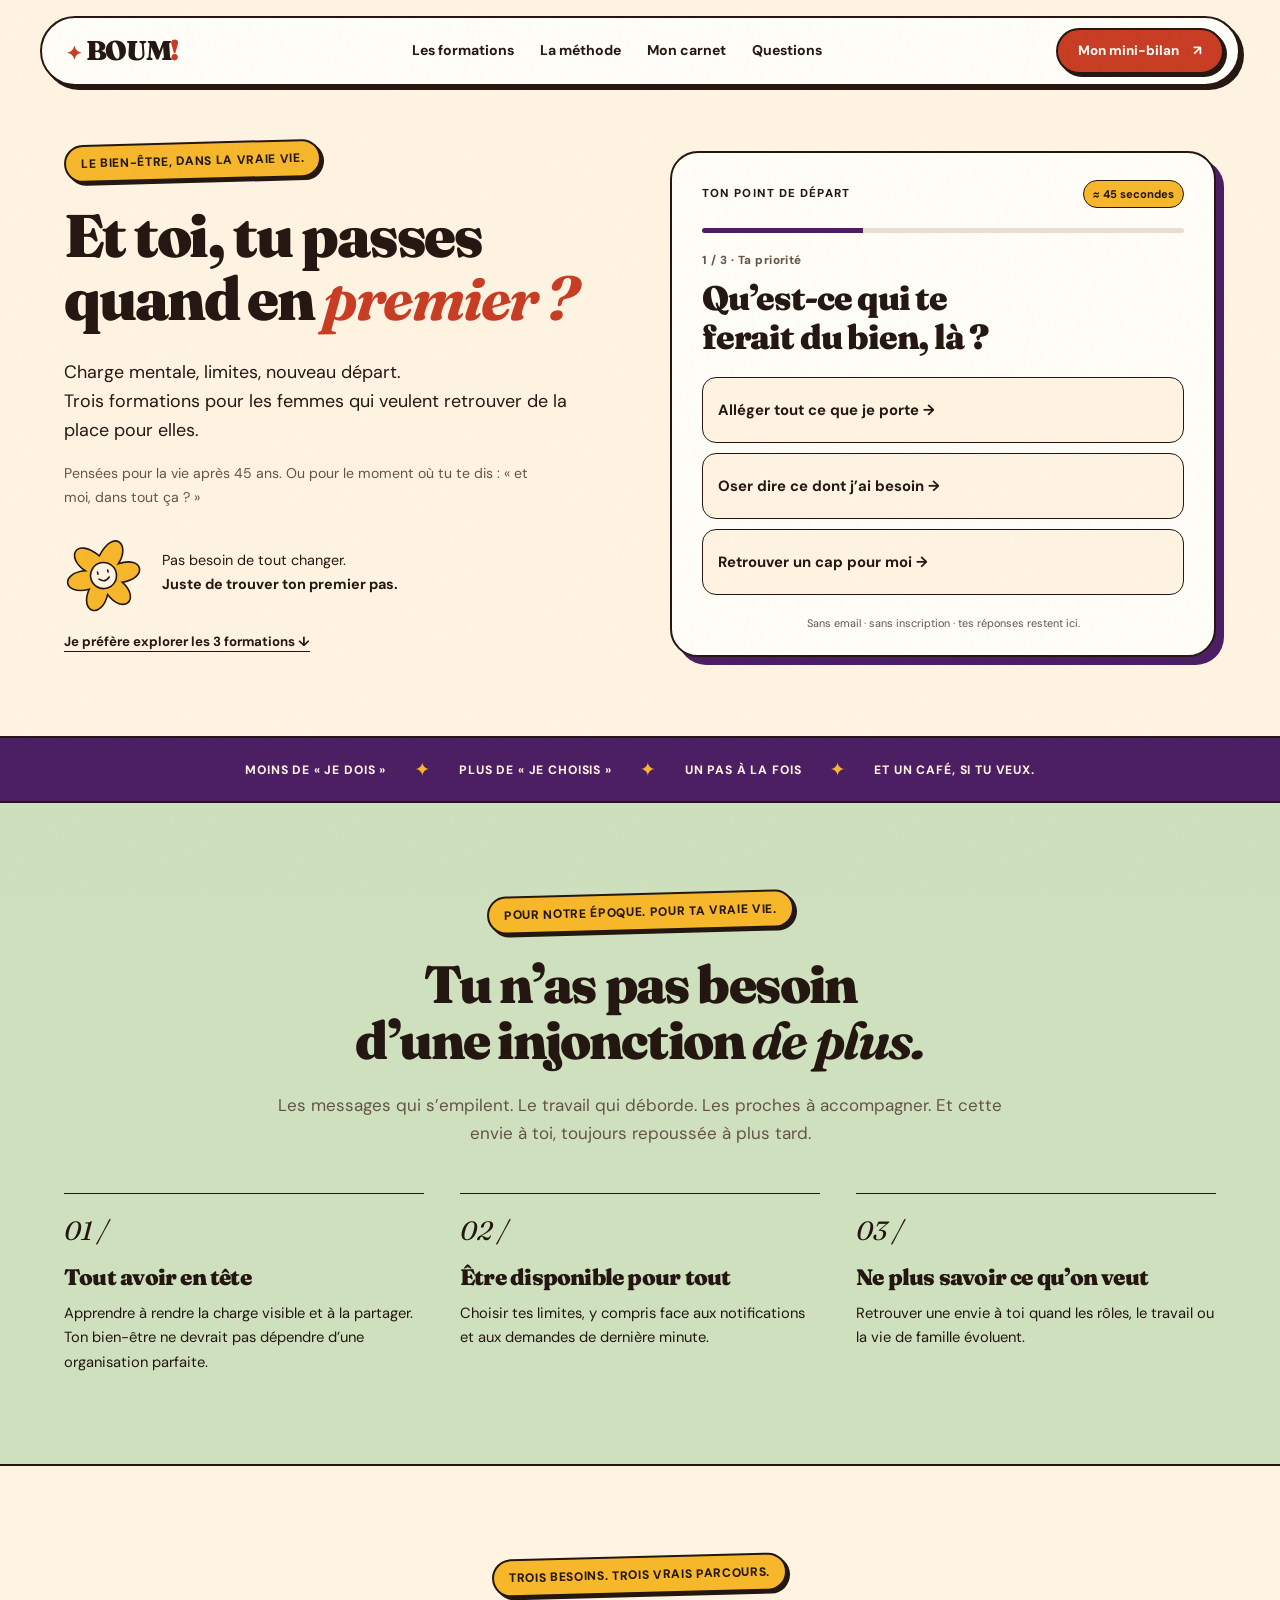
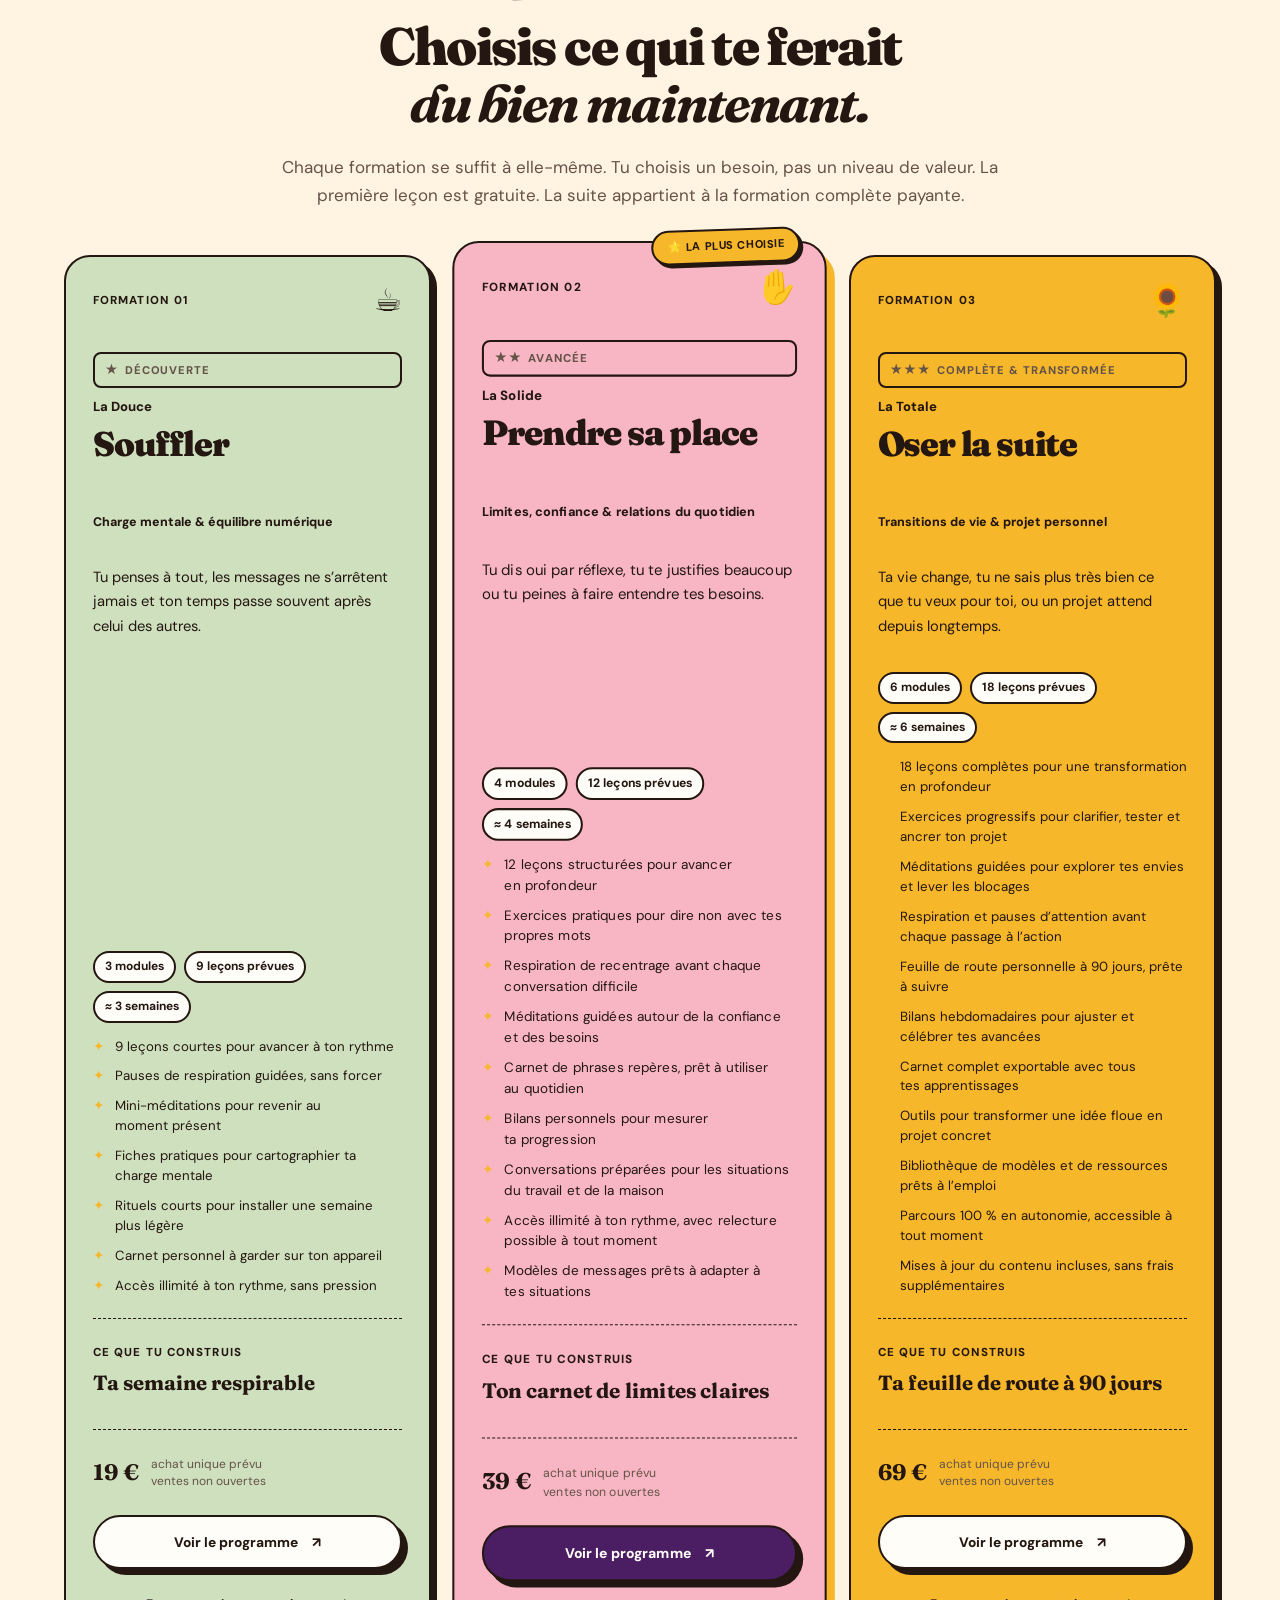
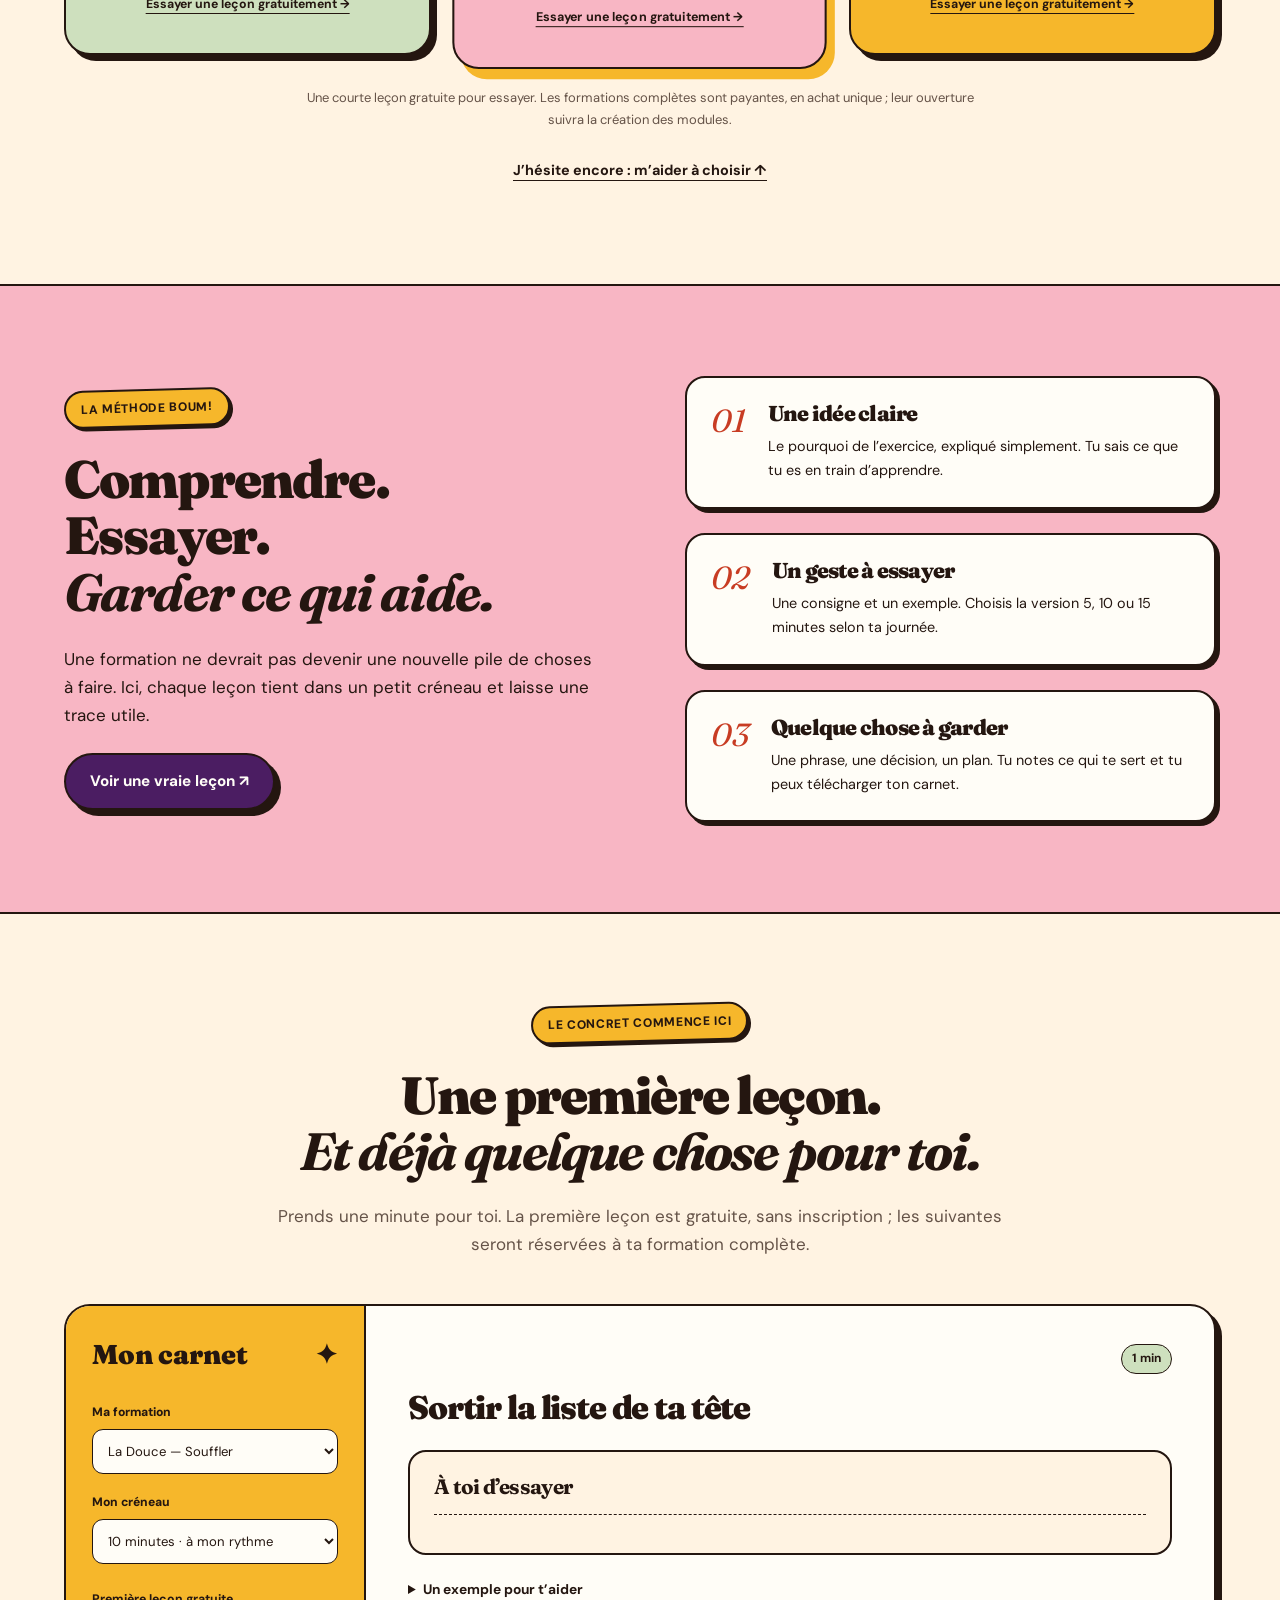
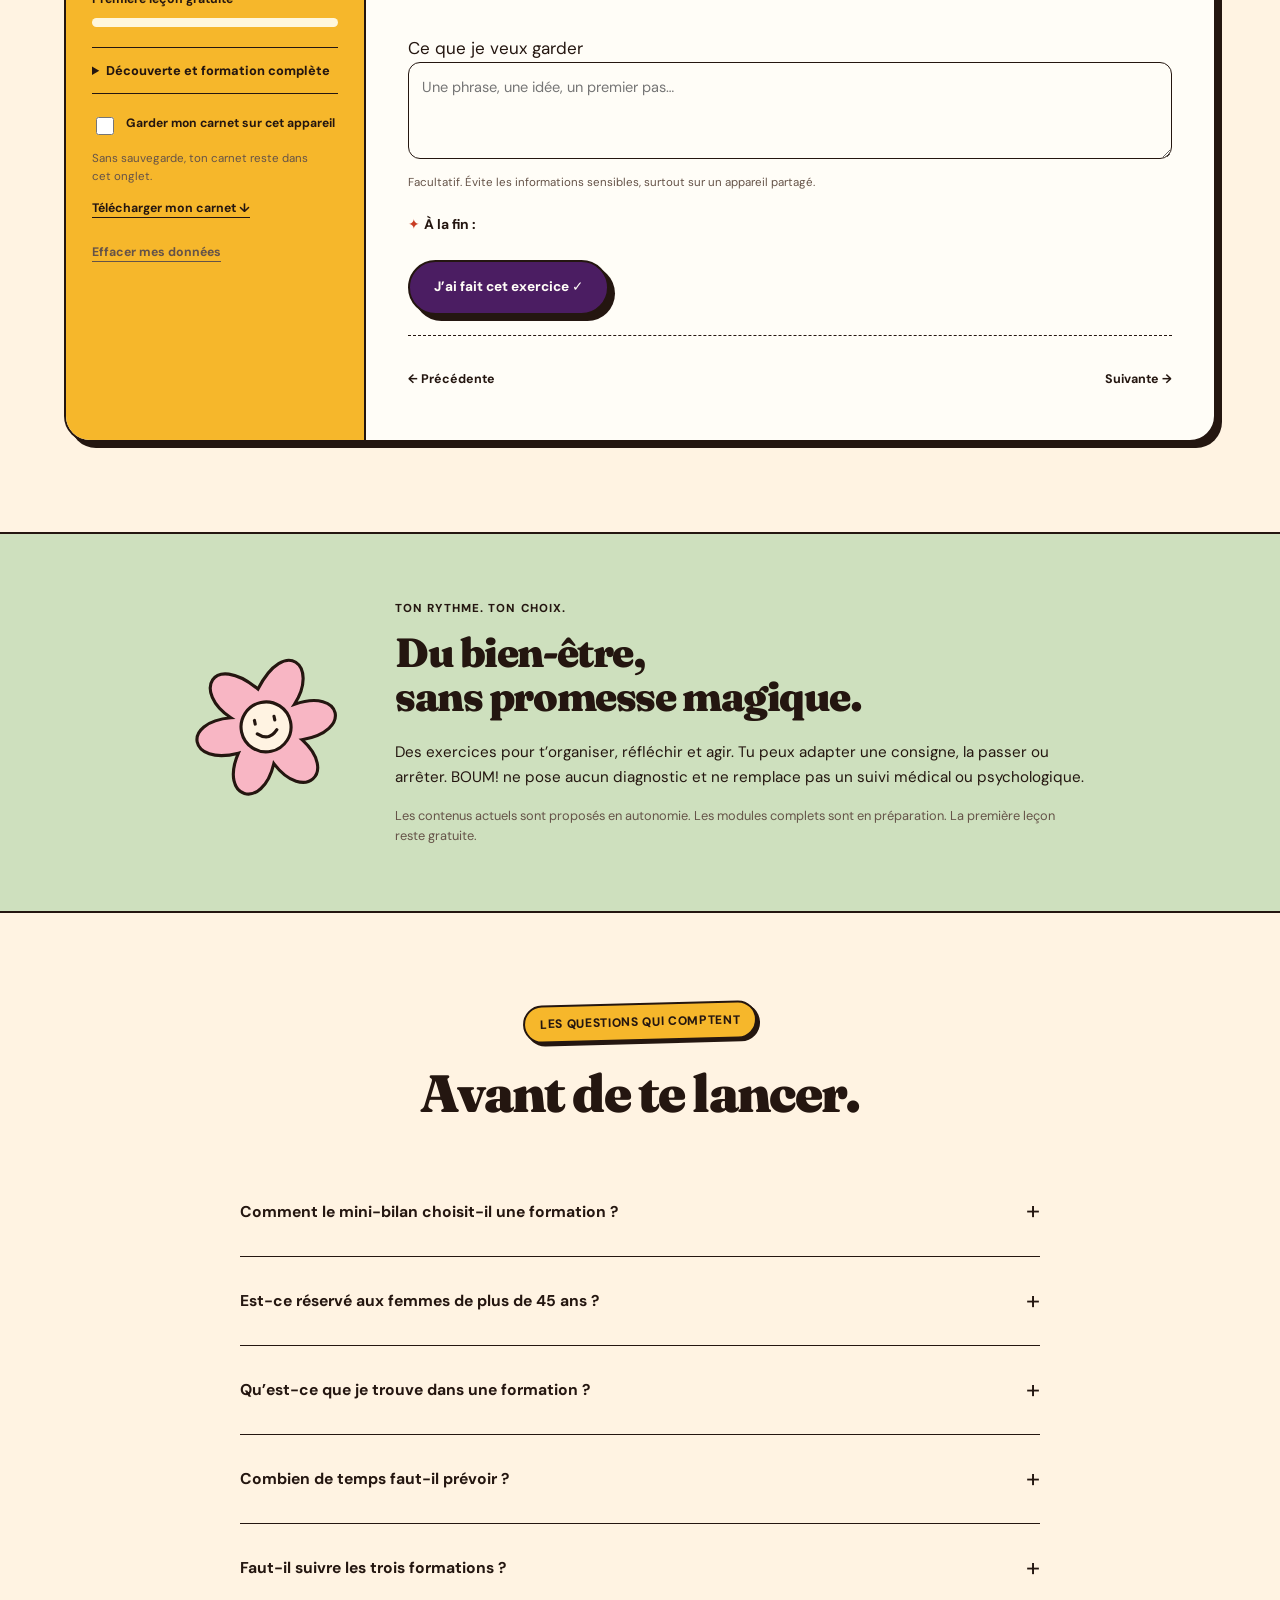
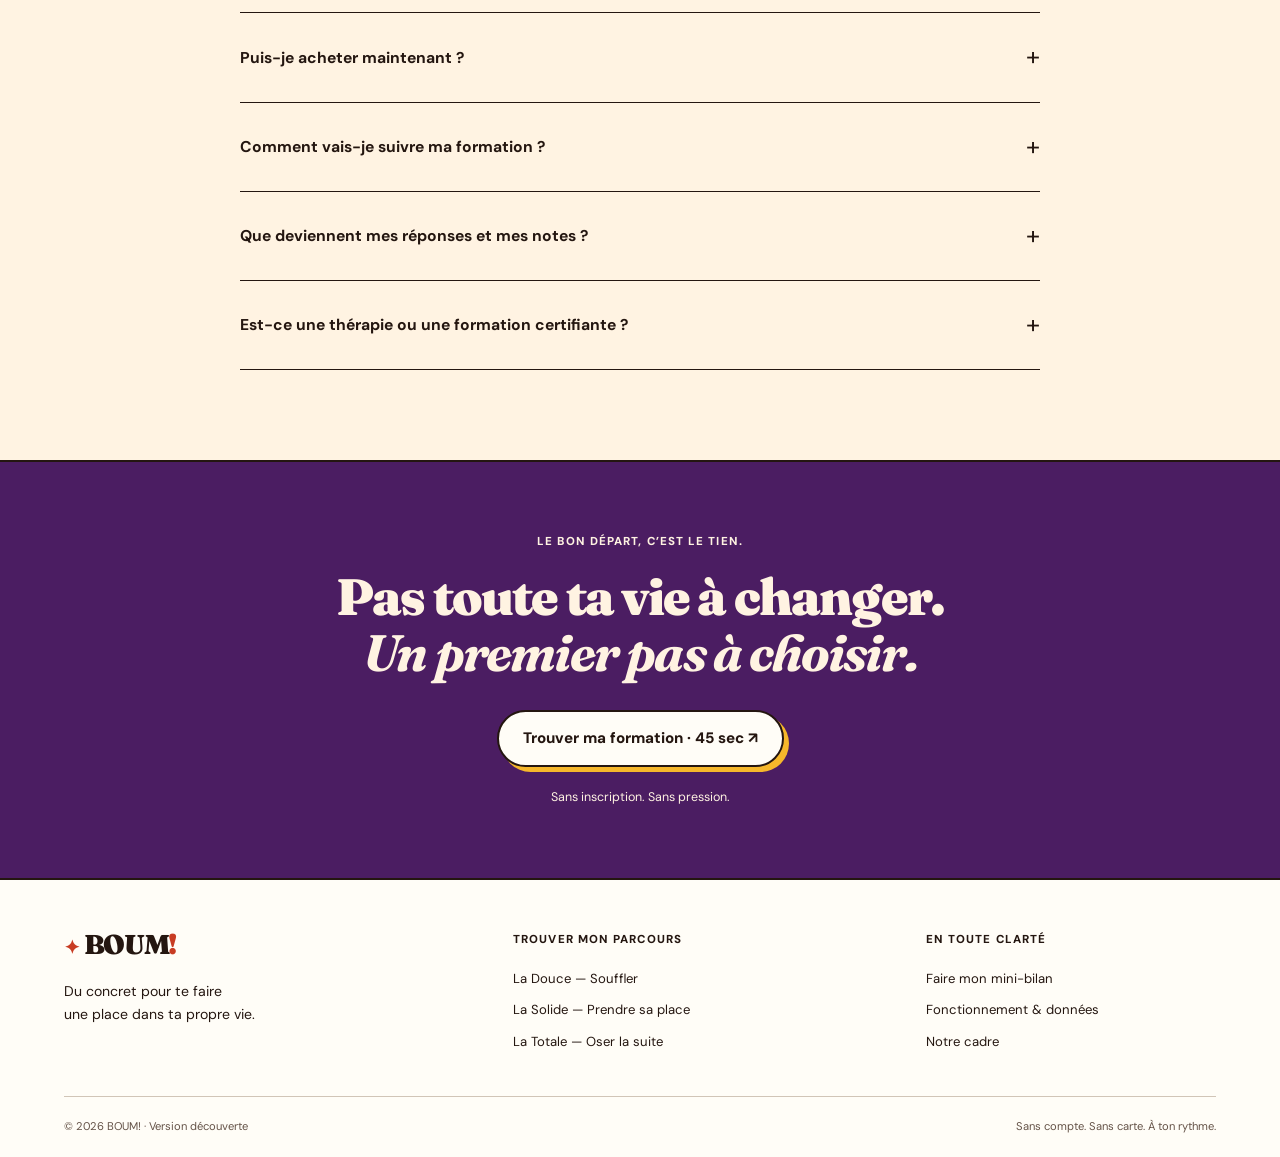
==== commit 799e2e4f: "feat: avantages 100% automatises (retrait communaute, entraide, suivi humain) - La Solide: retrait d" ====
--- a/index.html
+++ b/index.html
@@ -12,7 +12,7 @@
 <section class="finder" id="bilan" aria-labelledby="finderTitle"><div class="finder__top"><span class="label">Ton point de départ</span><span class="finder__badge">≈ 45 secondes</span></div><div class="finder__progress" aria-hidden="true"><span id="finderBar"></span></div><div id="finderQuestions"><p class="finder__count" id="finderCount">1 / 3 · Ta priorité</p><h2 id="finderTitle" tabindex="-1">Qu’est-ce qui te ferait du bien, là&nbsp;?</h2><div class="finder__answers" id="finderAnswers"><a href="formations/souffler-charge-mentale/">Alléger tout ce que je porte →</a><a href="formations/confiance-limites/">Oser dire ce dont j’ai besoin →</a><a href="formations/nouveau-cap-projet-personnel/">Retrouver un cap pour moi →</a></div><button type="button" class="finder__back" id="finderBack" hidden>← Revenir à ma réponse</button></div><div id="finderResult" hidden><p class="finder__count">Ton point de départ conseillé</p><h2 id="resultTitle" tabindex="-1"></h2><p id="resultReason"></p><div class="finder__first"><span class="label">À essayer dès aujourd’hui</span><p id="resultAction"></p></div><p id="resultPace" class="small"></p><button type="button" class="btn btn--dark" id="resultStart">Ouvrir ma première leçon →</button><a id="resultDetail" class="text-link" href="#formules">Découvrir le programme complet</a><button type="button" class="finder__back" id="finderRestart">↺ Refaire mon mini-bilan</button></div><p class="finder__privacy">Sans email · sans inscription · tes réponses restent ici.</p><p id="finderStatus" class="sr-only" role="status"></p></section></div></section>
 <div class="ticker" aria-hidden="true"><span>MOINS DE « JE DOIS »</span><b>✦</b><span>PLUS DE « JE CHOISIS »</span><b>✦</b><span>UN PAS À LA FOIS</span><b>✦</b><span>ET UN CAFÉ, SI TU VEUX.</span></div>
 <section class="section reality" id="manifeste"><div class="wrap"><div class="section-heading"><p class="eyebrow">Pour notre époque. Pour ta vraie vie.</p><h2>Tu n’as pas besoin<br>d’une injonction <em>de plus.</em></h2><p>Les messages qui s’empilent. Le travail qui déborde. Les proches à accompagner. Et cette envie à toi, toujours repoussée à plus tard.</p></div><div class="reality__grid"><article><span aria-hidden="true">01 /</span><h3>Tout avoir en tête</h3><p>Apprendre à rendre la charge visible et à la partager. Ton bien-être ne devrait pas dépendre d’une organisation parfaite.</p></article><article><span aria-hidden="true">02 /</span><h3>Être disponible pour tout</h3><p>Choisir tes limites, y compris face aux notifications et aux demandes de dernière minute.</p></article><article><span aria-hidden="true">03 /</span><h3>Ne plus savoir ce qu’on veut</h3><p>Retrouver une envie à toi quand les rôles, le travail ou la vie de famille évoluent.</p></article></div></div></section>
-<section class="section formations" id="formules"><div class="wrap"><div class="section-heading"><p class="eyebrow">Trois besoins. Trois vrais parcours.</p><h2>Choisis ce qui te ferait<br><em>du bien maintenant.</em></h2><p>Chaque formation se suffit à elle-même. Tu choisis un besoin, pas un niveau de valeur. La première leçon est gratuite. La suite appartient à la formation complète payante.</p></div><div class="course-grid"><article class="course-card course-card--sage" id="formule-douce"><div class="course-card__top"><span class="label">FORMATION 01</span><span class="course-card__symbol" aria-hidden="true">☕</span></div><div class="course-card__tier course-card__tier--1"><span aria-hidden="true">★</span> Découverte</div><p class="course-card__name">La Douce</p><h3>Souffler</h3><p class="course-card__topic">Charge mentale & équilibre numérique</p><p>Tu penses à tout, les messages ne s’arrêtent jamais et ton temps passe souvent après celui des autres.</p><ul class="course-card__facts"><li>3 modules</li><li>9 leçons prévues</li><li>≈ 3 semaines</li></ul><ul class="course-card__benefits"><li>9 leçons courtes pour avancer à ton rythme</li><li>Pauses de respiration guidées, sans forcer</li><li>Mini-méditations pour revenir au moment présent</li><li>Fiches pratiques pour cartographier ta charge mentale</li><li>Rituels courts pour installer une semaine plus légère</li><li>Carnet personnel à garder sur ton appareil</li><li>Accès illimité à ton rythme, sans pression</li></ul><div class="course-card__outcome"><span class="label">Ce que tu construis</span><strong>Ta semaine respirable</strong></div><p class="course-card__price"><strong>19 €</strong> <span>achat unique prévu<br>ventes non ouvertes</span></p><a class="btn btn--paper" href="formations/souffler-charge-mentale/">Voir le programme <span aria-hidden="true">↗</span></a><button type="button" class="text-link" data-course-start="douce">Essayer une leçon gratuitement →</button></article><article class="course-card course-card--pink course-card--popular" id="formule-solide"><div class="course-card__badge">⭐ La plus choisie</div><div class="course-card__top"><span class="label">FORMATION 02</span><span class="course-card__symbol" aria-hidden="true">✋</span></div><div class="course-card__tier course-card__tier--2"><span aria-hidden="true">★★</span> Avancée</div><p class="course-card__name">La Solide</p><h3>Prendre sa place</h3><p class="course-card__topic">Limites, confiance & relations du quotidien</p><p>Tu dis oui par réflexe, tu te justifies beaucoup ou tu peines à faire entendre tes besoins.</p><ul class="course-card__facts"><li>4 modules</li><li>12 leçons prévues</li><li>≈ 4 semaines</li></ul><ul class="course-card__benefits"><li>12 leçons structurées pour avancer en profondeur</li><li>Exercices pratiques pour dire non avec tes propres mots</li><li>Respiration de recentrage avant chaque conversation difficile</li><li>Méditations guidées autour de la confiance et des besoins</li><li>Carnet de phrases repères, prêt à utiliser au quotidien</li><li>Bilans personnels pour mesurer ta progression</li><li>Conversations préparées pour les situations du travail et de la maison</li><li>Accès illimité à ton rythme, avec relecture possible à tout moment</li><li>Communauté privée d’entraide entre participantes</li></ul><div class="course-card__outcome"><span class="label">Ce que tu construis</span><strong>Ton carnet de limites claires</strong></div><p class="course-card__price"><strong>39 €</strong> <span>achat unique prévu<br>ventes non ouvertes</span></p><a class="btn btn--dark" href="formations/confiance-limites/">Voir le programme <span aria-hidden="true">↗</span></a><button type="button" class="text-link" data-course-start="solide">Essayer une leçon gratuitement →</button></article><article class="course-card course-card--mustard" id="formule-totale"><div class="course-card__top"><span class="label">FORMATION 03</span><span class="course-card__symbol" aria-hidden="true">🌻</span></div><div class="course-card__tier course-card__tier--3"><span aria-hidden="true">★★★</span> Complète & Transformée</div><p class="course-card__name">La Totale</p><h3>Oser la suite</h3><p class="course-card__topic">Transitions de vie & projet personnel</p><p>Ta vie change, tu ne sais plus très bien ce que tu veux pour toi, ou un projet attend depuis longtemps.</p><ul class="course-card__facts"><li>6 modules</li><li>18 leçons prévues</li><li>≈ 6 semaines</li></ul><ul class="course-card__benefits"><li>18 leçons complètes pour une transformation en profondeur</li><li>Exercices progressifs pour clarifier, tester et ancrer ton projet</li><li>Méditations guidées pour explorer tes envies et lever les blocages</li><li>Respiration et pauses d’attention avant chaque passage à l’action</li><li>Feuille de route personnelle à 90 jours, prête à suivre</li><li>Bilans hebdomadaires pour ajuster et célébrer tes avancées</li><li>Carnet complet exportable avec tous tes apprentissages</li><li>Outils pour transformer une idée floue en projet concret</li><li>Communauté privée d’entraide entre participantes</li><li>Suivi personnalisé par email à chaque étape clé du parcours</li></ul><div class="course-card__outcome"><span class="label">Ce que tu construis</span><strong>Ta feuille de route à 90 jours</strong></div><p class="course-card__price"><strong>69 €</strong> <span>achat unique prévu<br>ventes non ouvertes</span></p><a class="btn btn--paper" href="formations/nouveau-cap-projet-personnel/">Voir le programme <span aria-hidden="true">↗</span></a><button type="button" class="text-link" data-course-start="totale">Essayer une leçon gratuitement →</button></article></div><p class="section-note">Une courte leçon gratuite pour essayer. Les formations complètes sont payantes, en achat unique ; leur ouverture suivra la création des modules.</p><a class="text-link centered" href="#bilan">J’hésite encore : m’aider à choisir ↑</a></div></section>
+<section class="section formations" id="formules"><div class="wrap"><div class="section-heading"><p class="eyebrow">Trois besoins. Trois vrais parcours.</p><h2>Choisis ce qui te ferait<br><em>du bien maintenant.</em></h2><p>Chaque formation se suffit à elle-même. Tu choisis un besoin, pas un niveau de valeur. La première leçon est gratuite. La suite appartient à la formation complète payante.</p></div><div class="course-grid"><article class="course-card course-card--sage" id="formule-douce"><div class="course-card__top"><span class="label">FORMATION 01</span><span class="course-card__symbol" aria-hidden="true">☕</span></div><div class="course-card__tier course-card__tier--1"><span aria-hidden="true">★</span> Découverte</div><p class="course-card__name">La Douce</p><h3>Souffler</h3><p class="course-card__topic">Charge mentale & équilibre numérique</p><p>Tu penses à tout, les messages ne s’arrêtent jamais et ton temps passe souvent après celui des autres.</p><ul class="course-card__facts"><li>3 modules</li><li>9 leçons prévues</li><li>≈ 3 semaines</li></ul><ul class="course-card__benefits"><li>9 leçons courtes pour avancer à ton rythme</li><li>Pauses de respiration guidées, sans forcer</li><li>Mini-méditations pour revenir au moment présent</li><li>Fiches pratiques pour cartographier ta charge mentale</li><li>Rituels courts pour installer une semaine plus légère</li><li>Carnet personnel à garder sur ton appareil</li><li>Accès illimité à ton rythme, sans pression</li></ul><div class="course-card__outcome"><span class="label">Ce que tu construis</span><strong>Ta semaine respirable</strong></div><p class="course-card__price"><strong>19 €</strong> <span>achat unique prévu<br>ventes non ouvertes</span></p><a class="btn btn--paper" href="formations/souffler-charge-mentale/">Voir le programme <span aria-hidden="true">↗</span></a><button type="button" class="text-link" data-course-start="douce">Essayer une leçon gratuitement →</button></article><article class="course-card course-card--pink course-card--popular" id="formule-solide"><div class="course-card__badge">⭐ La plus choisie</div><div class="course-card__top"><span class="label">FORMATION 02</span><span class="course-card__symbol" aria-hidden="true">✋</span></div><div class="course-card__tier course-card__tier--2"><span aria-hidden="true">★★</span> Avancée</div><p class="course-card__name">La Solide</p><h3>Prendre sa place</h3><p class="course-card__topic">Limites, confiance & relations du quotidien</p><p>Tu dis oui par réflexe, tu te justifies beaucoup ou tu peines à faire entendre tes besoins.</p><ul class="course-card__facts"><li>4 modules</li><li>12 leçons prévues</li><li>≈ 4 semaines</li></ul><ul class="course-card__benefits"><li>12 leçons structurées pour avancer en profondeur</li><li>Exercices pratiques pour dire non avec tes propres mots</li><li>Respiration de recentrage avant chaque conversation difficile</li><li>Méditations guidées autour de la confiance et des besoins</li><li>Carnet de phrases repères, prêt à utiliser au quotidien</li><li>Bilans personnels pour mesurer ta progression</li><li>Conversations préparées pour les situations du travail et de la maison</li><li>Accès illimité à ton rythme, avec relecture possible à tout moment</li><li>Modèles de messages prêts à adapter à tes situations</li></ul><div class="course-card__outcome"><span class="label">Ce que tu construis</span><strong>Ton carnet de limites claires</strong></div><p class="course-card__price"><strong>39 €</strong> <span>achat unique prévu<br>ventes non ouvertes</span></p><a class="btn btn--dark" href="formations/confiance-limites/">Voir le programme <span aria-hidden="true">↗</span></a><button type="button" class="text-link" data-course-start="solide">Essayer une leçon gratuitement →</button></article><article class="course-card course-card--mustard" id="formule-totale"><div class="course-card__top"><span class="label">FORMATION 03</span><span class="course-card__symbol" aria-hidden="true">🌻</span></div><div class="course-card__tier course-card__tier--3"><span aria-hidden="true">★★★</span> Complète & Transformée</div><p class="course-card__name">La Totale</p><h3>Oser la suite</h3><p class="course-card__topic">Transitions de vie & projet personnel</p><p>Ta vie change, tu ne sais plus très bien ce que tu veux pour toi, ou un projet attend depuis longtemps.</p><ul class="course-card__facts"><li>6 modules</li><li>18 leçons prévues</li><li>≈ 6 semaines</li></ul><ul class="course-card__benefits"><li>18 leçons complètes pour une transformation en profondeur</li><li>Exercices progressifs pour clarifier, tester et ancrer ton projet</li><li>Méditations guidées pour explorer tes envies et lever les blocages</li><li>Respiration et pauses d’attention avant chaque passage à l’action</li><li>Feuille de route personnelle à 90 jours, prête à suivre</li><li>Bilans hebdomadaires pour ajuster et célébrer tes avancées</li><li>Carnet complet exportable avec tous tes apprentissages</li><li>Outils pour transformer une idée floue en projet concret</li><li>Bibliothèque de modèles et de ressources prêts à l’emploi</li><li>Parcours 100 % en autonomie, accessible à tout moment</li><li>Mises à jour du contenu incluses, sans frais supplémentaires</li></ul><div class="course-card__outcome"><span class="label">Ce que tu construis</span><strong>Ta feuille de route à 90 jours</strong></div><p class="course-card__price"><strong>69 €</strong> <span>achat unique prévu<br>ventes non ouvertes</span></p><a class="btn btn--paper" href="formations/nouveau-cap-projet-personnel/">Voir le programme <span aria-hidden="true">↗</span></a><button type="button" class="text-link" data-course-start="totale">Essayer une leçon gratuitement →</button></article></div><p class="section-note">Une courte leçon gratuite pour essayer. Les formations complètes sont payantes, en achat unique ; leur ouverture suivra la création des modules.</p><a class="text-link centered" href="#bilan">J’hésite encore : m’aider à choisir ↑</a></div></section>
 <section class="section method" id="methode"><div class="wrap method__grid"><div><p class="eyebrow">La méthode BOUM!</p><h2>Comprendre.<br> Essayer.<br> <em>Garder ce qui aide.</em></h2><p>Une formation ne devrait pas devenir une nouvelle pile de choses à faire. Ici, chaque leçon tient dans un petit créneau et laisse une trace utile.</p><a class="btn btn--dark" href="#programme">Voir une vraie leçon ↗</a></div><ol class="method__steps"><li><span>01</span><div><h3>Une idée claire</h3><p>Le pourquoi de l’exercice, expliqué simplement. Tu sais ce que tu es en train d’apprendre.</p></div></li><li><span>02</span><div><h3>Un geste à essayer</h3><p>Une consigne et un exemple. Choisis la version 5, 10 ou 15 minutes selon ta journée.</p></div></li><li><span>03</span><div><h3>Quelque chose à garder</h3><p>Une phrase, une décision, un plan. Tu notes ce qui te sert et tu peux télécharger ton carnet.</p></div></li></ol></div></section>
 <section class="section studio" id="programme"><div class="wrap"><div class="section-heading"><p class="eyebrow">Le concret commence ici</p><h2>Une première leçon.<br><em>Et déjà quelque chose pour toi.</em></h2><p>Prends une minute pour toi. La première leçon est gratuite, sans inscription ; les suivantes seront réservées à ta formation complète.</p></div><div class="studio__shell"><aside class="studio__sidebar"><div class="studio__brand">Mon carnet <span aria-hidden="true">✦</span></div><label for="courseSelect">Ma formation</label><select id="courseSelect"><option value="douce">La Douce — Souffler</option><option value="solide">La Solide — Prendre sa place</option><option value="totale">La Totale — Oser la suite</option></select><label for="paceSelect">Mon créneau</label><select id="paceSelect"><option value="5">5 minutes · l’essentiel</option><option value="10" selected>10 minutes · à mon rythme</option><option value="15">15 minutes · j’approfondis</option></select><div class="studio__progress"><span id="lessonProgressText">Première leçon gratuite</span><progress id="lessonProgress" value="0" max="9" aria-label="Leçons terminées"></progress></div><details class="curriculum"><summary>Découverte et formation complète</summary><ol id="lessonList"></ol></details><label class="check-label"><input type="checkbox" id="remember"> Garder mon carnet sur cet appareil</label><p id="storageStatus" class="small">Sans sauvegarde, ton carnet reste dans cet onglet.</p><button type="button" id="exportNotebook" class="text-link">Télécharger mon carnet ↓</button><button type="button" id="resetNotebook" class="text-link text-link--muted">Effacer mes données</button></aside><article class="lesson" aria-labelledby="lessonTitle"><div class="lesson__head"><p id="lessonKicker" class="label"></p><span id="lessonDuration" class="pill">1 min</span></div><div id="previewContent"><h3 id="lessonTitle" tabindex="-1">Sortir la liste de ta tête</h3><p id="lessonIdea"></p><div class="lesson__exercise"><h4>À toi d’essayer</h4><p id="lessonAction"></p><p id="lessonPace" class="lesson__pace"></p></div><details class="lesson__example"><summary>Un exemple pour t’aider</summary><p id="lessonExample"></p></details><label for="lessonNote">Ce que je veux garder</label><textarea id="lessonNote" rows="3" maxlength="1200" placeholder="Une phrase, une idée, un premier pas…" aria-describedby="notePrivacy"></textarea><p id="notePrivacy" class="small">Facultatif. Évite les informations sensibles, surtout sur un appareil partagé.</p><p class="lesson__output"><span aria-hidden="true">✦</span> <strong>À la fin :</strong> <span id="lessonOutput"></span></p><div class="lesson__controls"><button type="button" class="btn btn--dark" id="completeLesson">J’ai fait cet exercice ✓</button></div></div><div id="lessonPaywall" class="lesson__paywall" hidden><span aria-hidden="true" class="paywall-icon">✦</span><p class="label">La suite de ton parcours</p><h3 id="paywallTitle" tabindex="-1">Un peu plus loin,<br>un peu plus pour toi.</h3><p>Les prochaines leçons font partie de la formation complète payante.</p><ul id="paywallBenefits"></ul><button type="button" id="paywallBuy" class="btn btn--dark">Voir ma formation complète →</button><p class="small">Les modules sont en préparation. Le paiement ouvrira lorsqu’ils seront prêts.</p></div><nav class="lesson__pagination" aria-label="Navigation des leçons"><button type="button" id="previousLesson">← Précédente</button><span id="lessonPosition"></span><button type="button" id="nextLesson">Suivante →</button></nav><div id="courseFinished" class="lesson__finished" hidden><h4>Ta première pause est faite.</h4><p>Tu peux garder cette note. Pour aller plus loin, découvre les avantages de ta formation complète.</p></div><p id="notebookStatus" role="status" class="small"></p></article></div><noscript><p class="section-note">Active JavaScript pour utiliser le mini-bilan et le carnet. Les programmes détaillés restent lisibles depuis les pages des formations.</p></noscript></div></section>
 <section class="section framework" id="cadre"><div class="wrap framework__box"><div class="framework__flower"><svg class="flower" viewBox="0 0 120 120" fill="none" aria-hidden="true"><path d="M60 33C30-4 8 25 34 51C-6 46-7 82 34 80C11 112 43 130 60 94C77 130 109 112 86 80C127 82 126 46 86 51C112 25 90-4 60 33Z" fill="currentColor" stroke="#241610" stroke-width="2.5"/><circle cx="60" cy="64" r="20" fill="#FFF3E2" stroke="#241610" stroke-width="2.5"/><path d="M52 68Q60 76 68 68M52 57v3m16-3v3" stroke="#241610" stroke-width="2.5" stroke-linecap="round"/></svg></div><div><p class="label">Ton rythme. Ton choix.</p><h2>Du bien-être,<br>sans promesse magique.</h2><p>Des exercices pour t’organiser, réfléchir et agir. Tu peux adapter une consigne, la passer ou arrêter. BOUM! ne pose aucun diagnostic et ne remplace pas un suivi médical ou psychologique.</p><p class="small">Les contenus actuels sont proposés en autonomie. Les modules complets sont en préparation. La première leçon reste gratuite.</p></div></div></section>
